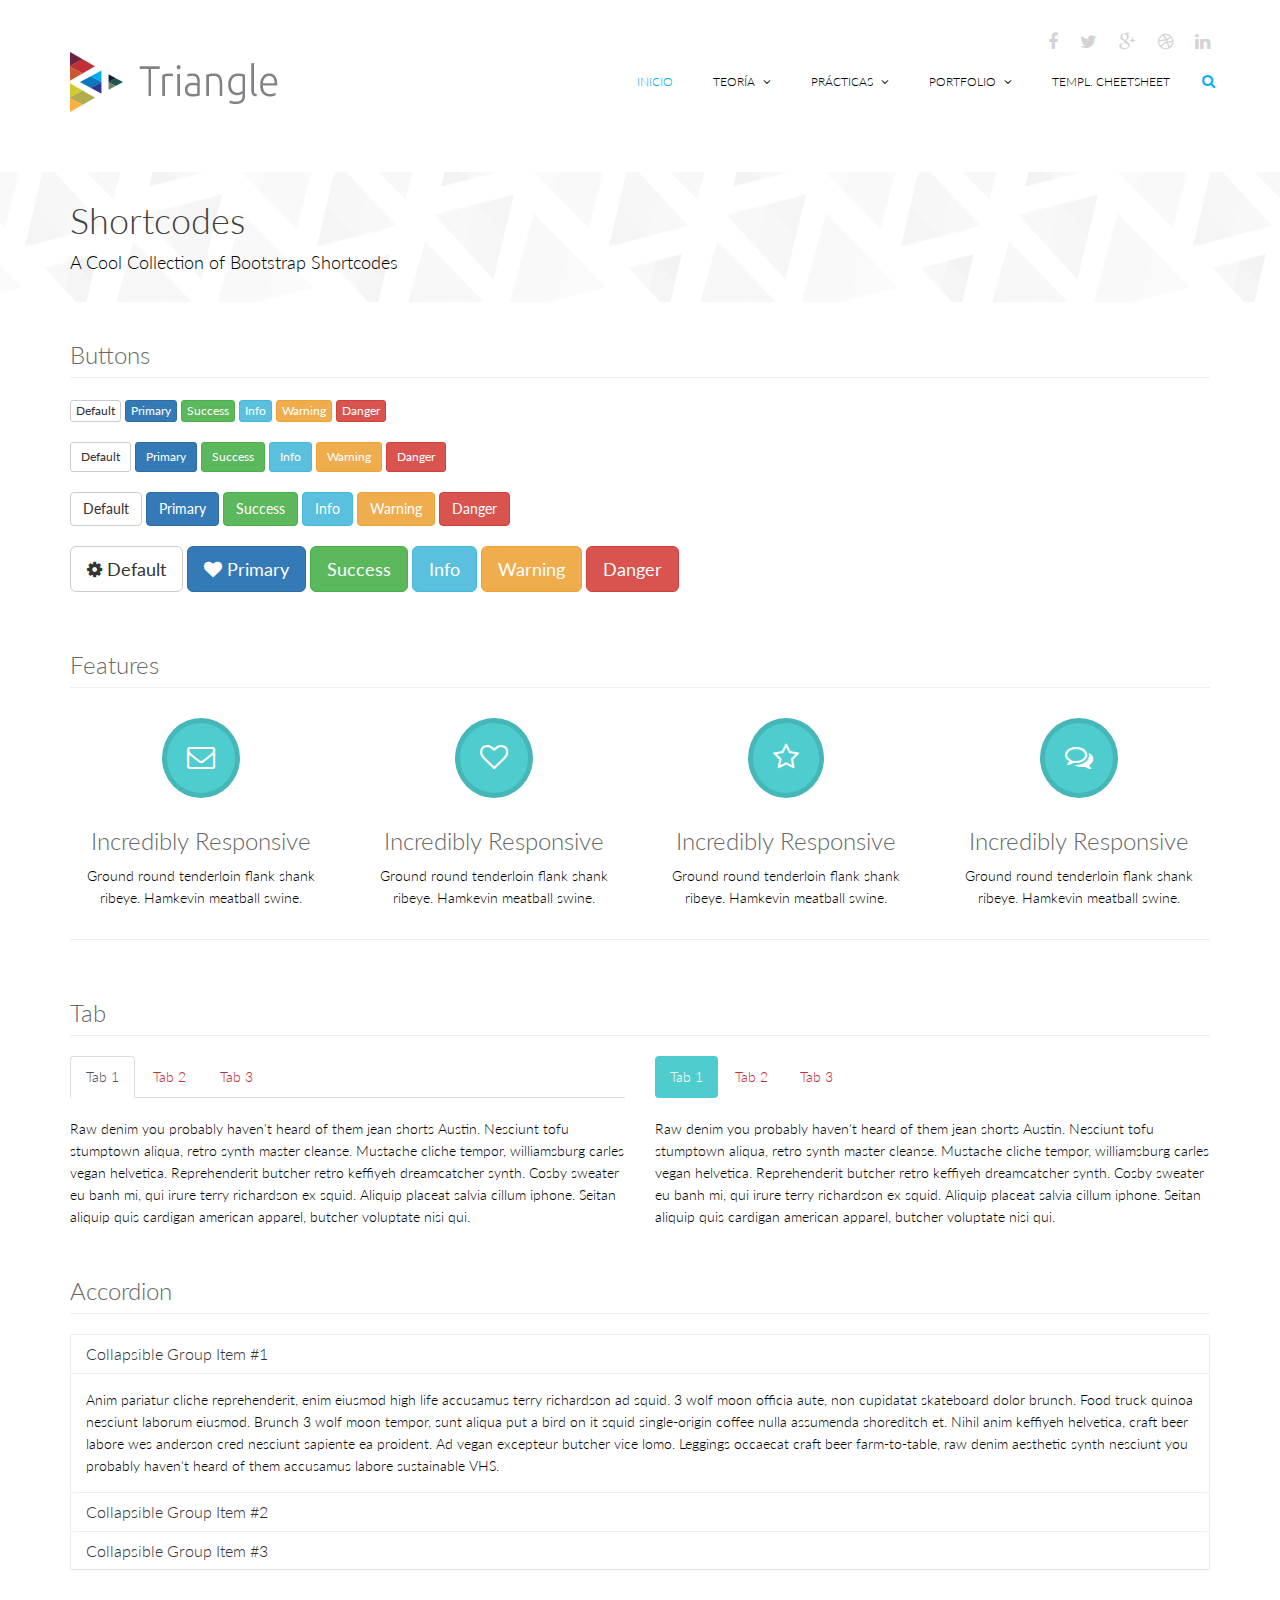
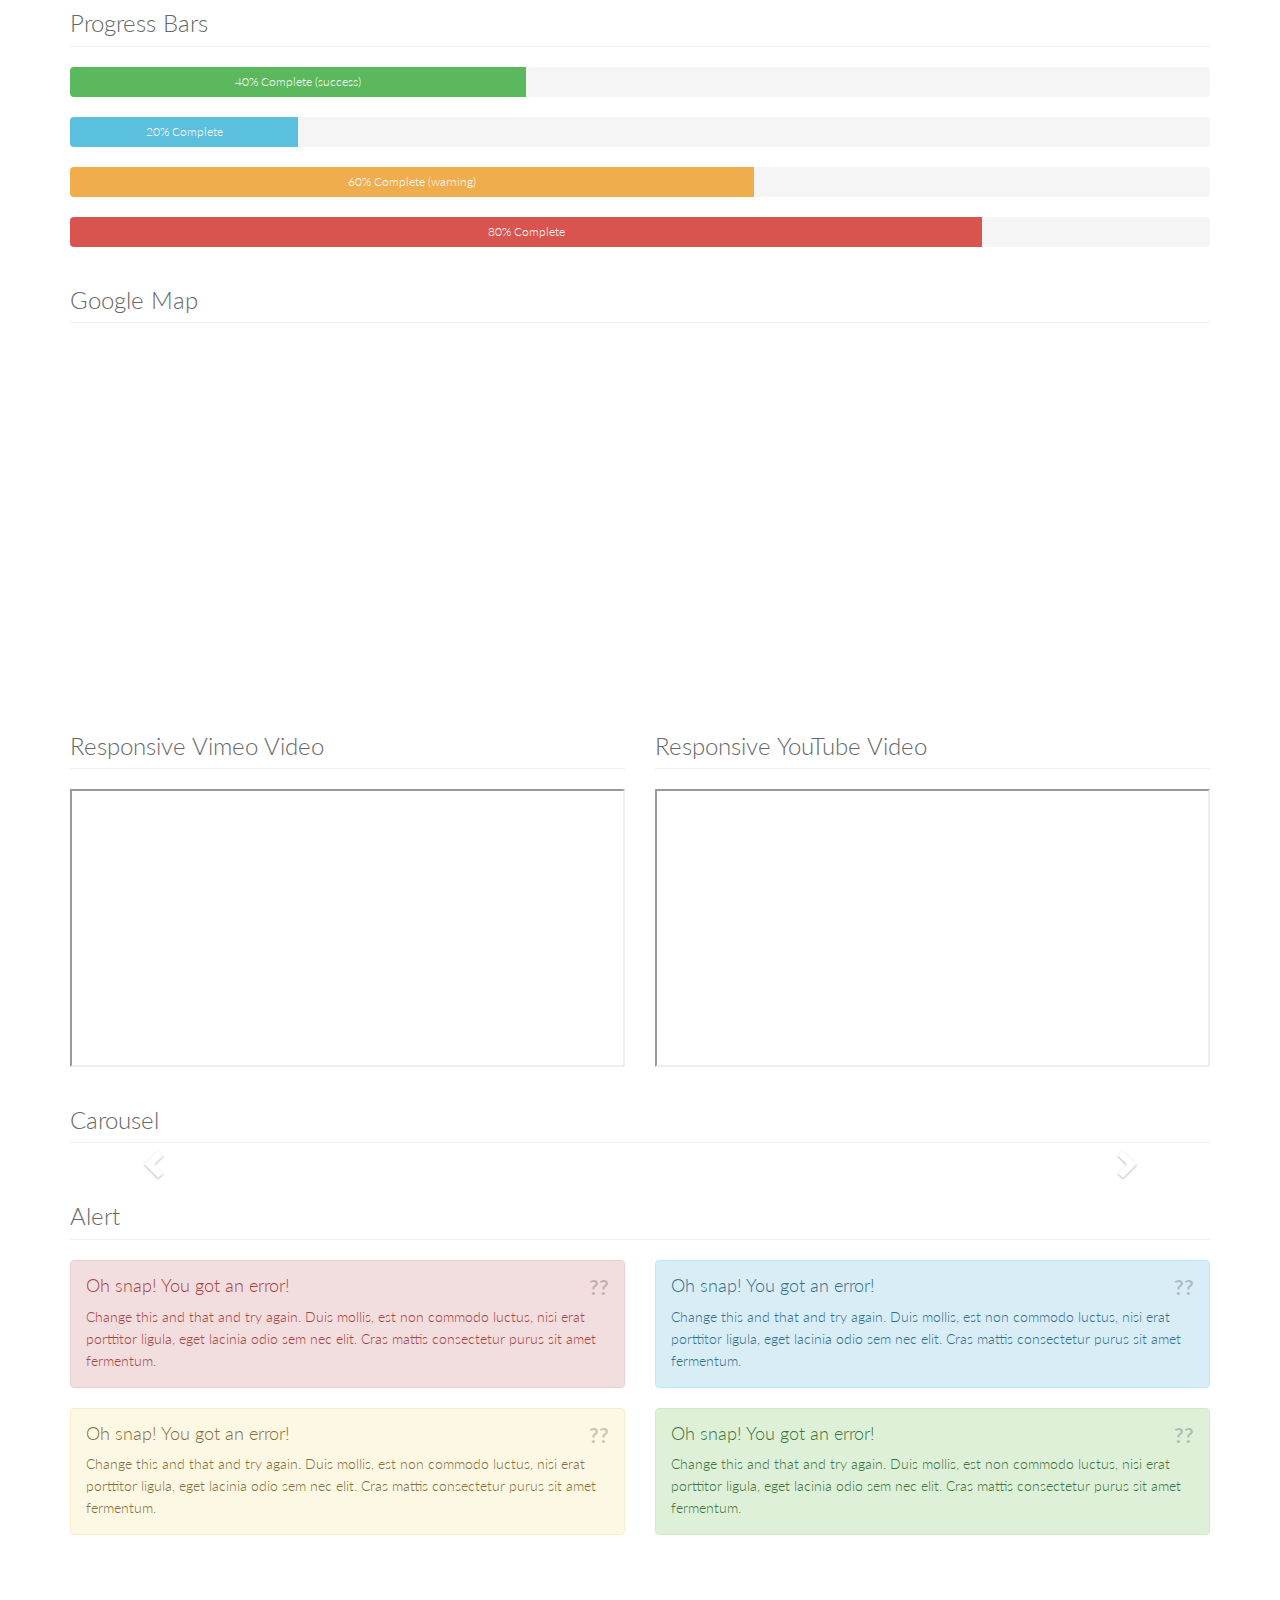
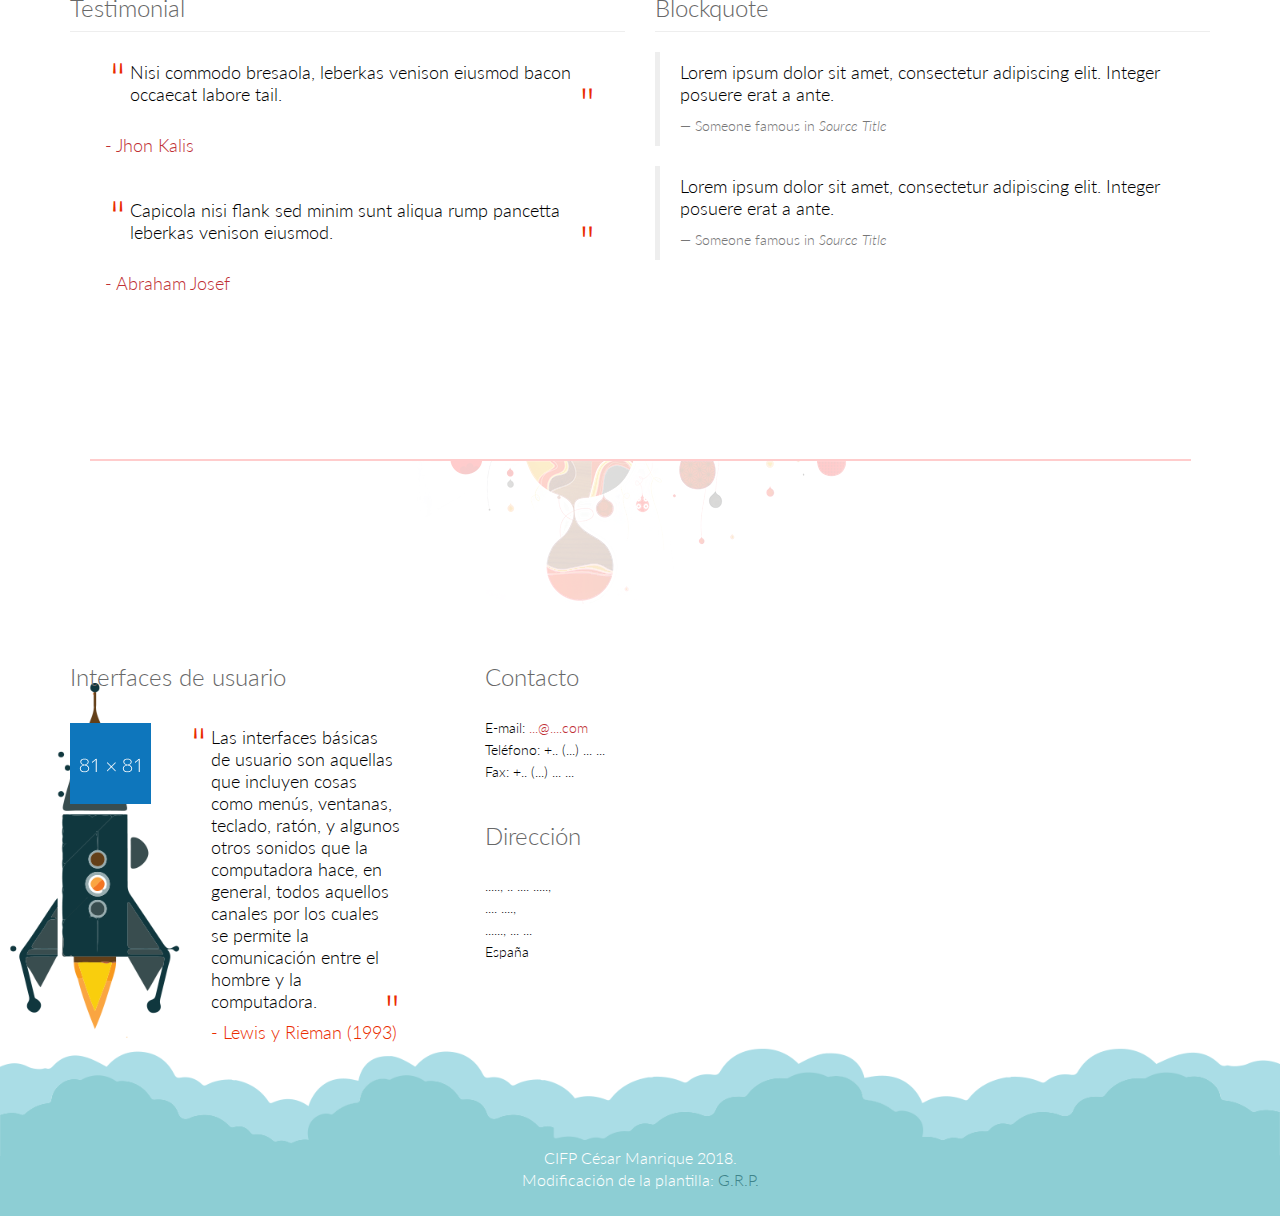
==== pages/cheetsheet.html @ 8ba35bd8 "Add files via upload" ====
<!DOCTYPE html>
<html>
	<!-- ================================================================================================================ -->
	<!-- Cabeza de una estructura de una página web <head> ... </head> ================================================== -->
	<!--    - Configuración base de nuestra página web y el navegador. 
		    - Enlaces a recursos externos, estilos y scripts     -->
	<head>
		<meta charset="utf-8" />
		<meta name="viewport" content="width=device-width, initial-scale=1.0">

		<title>Curriculum Vitae | RAY 2018</title>
		<meta name="description" content="Contenido, teoría y ejercicios de la asignatura RAY - 2018">
		<meta name="author" content="G.R.P.">

		<!-- Enlaces a archivos externos que definen estilos css -->
		<link href="../style/bootstrap.min.css" rel="stylesheet">
		<link href="../style/font-awesome.min.css" rel="stylesheet">
		<link href="../style/animate.min.css" rel="stylesheet"> 
		<link href="../style/lightbox.css" rel="stylesheet"> 
		<link href="../style/main.css" rel="stylesheet">
		<link href="../style/responsive.css" rel="stylesheet">

		<!--[if lt IE 9]>
			<script src="js/html5shiv.js"></script>
			<script src="js/respond.min.js"></script>
		<![endif]-->

		<!-- Enlaces a las imágenes a usar como iconos del navegador -->
		<link rel="shortcut icon" href="../resources/image/ico/favicon.ico">
		<link rel="apple-touch-icon-precomposed" sizes="144x144" href="../resources/image/ico/apple-touch-icon-144-precomposed.png">
		<link rel="apple-touch-icon-precomposed" sizes="114x114" href="../resources/image/ico/apple-touch-icon-114-precomposed.png">
		<link rel="apple-touch-icon-precomposed" sizes="72x72" href="../resources/image/ico/apple-touch-icon-72-precomposed.png">
		<link rel="apple-touch-icon-precomposed" href="../resources/image/ico/apple-touch-icon-57-precomposed.png">

	</head>
	<!-- ================================================================================================================ -->


	<!-- ================================================================================================================ -->
	<!-- Cuerpo de una estructura de una página web <body> ... </body> ================================================== -->
	<!--    - Sección contenedora de todos los elementos renderizables por el navegador. 
		    - Cargas "tardías" de recursos externos -->
	<body>
		<!-- ================================================================================================================ -->
		<!-- - - - - - - - - - - - - - - - - - - - - - - - - - - - - - - - - - - - - - -->
		<header id="header">
			<div class="container">

				<div class="row">
					<div class="col-sm-12 overflow">
						<div class="social-icons pull-right">
							<ul class="nav nav-pills">
								<li><a href=""><i class="fa fa-facebook"></i></a></li>
								<li><a href=""><i class="fa fa-twitter"></i></a></li>
								<li><a href=""><i class="fa fa-google-plus"></i></a></li>
								<li><a href=""><i class="fa fa-dribbble"></i></a></li>
								<li><a href=""><i class="fa fa-linkedin"></i></a></li>
							</ul>
						</div> 
					</div>
				</div>

			</div> <!-- div#ray-title.container -->
			<!-- - - - - - - - - - - - - - - - - - - - - - - - - - - - - - - - - - - - -->
			<div class="navbar navbar-inverse" role="banner">
				<div class="container">

					<div class="navbar-header">
						<!-- Menú tipo botón expandible para la versión móvil -->
						<button type="button" class="navbar-toggle" data-toggle="collapse" data-target=".navbar-collapse">
							<span class="sr-only">Toggle navigation</span>
							<span class="icon-bar"></span>
							<span class="icon-bar"></span>
							<span class="icon-bar"></span>
						</button>
						<!-- Logo y enlace a la página de inicio -->
						<a class="navbar-brand" href="../index.html">
							<h1><img src="../resources/image/logo.png" alt="logo"></h1>
						</a>
					</div>

					<!-- Barra de navegación -->
					<div class="collapse navbar-collapse">
						<ul class="nav navbar-nav navbar-right">
							<li class="active"><a href="../index.html">Inicio</a></li>

							<li class="dropdown"><a href="teoria.html">Teoría <i class="fa fa-angle-down"></i></a>
								<ul role="menu" class="sub-menu">
									<li><a href="tema001.html">Tema 1</a></li>
									<!--
									<li><a href="aboutus.html">About</a></li>
									<li><a href="aboutus2.html">About 2</a></li>
									<li><a href="service.html">Services</a></li>
									<li><a href="pricing.html">Pricing</a></li>
									<li><a href="contact.html">Contact us</a></li>
									<li><a href="contact2.html">Contact us 2</a></li>
									<li><a href="404.html">404 error</a></li>
									<li><a href="coming-soon.html">Coming Soon</a></li>
									-->
								</ul>
							</li>

							<li class="dropdown"><a href="practicas.html">Prácticas <i class="fa fa-angle-down"></i></a>
								<ul role="menu" class="sub-menu">
									<li><a href="ejercicio001.html">Ejercicios 1</a></li>

									<!--
									<li><a href="blog.html">Blog Default</a></li>
									<li><a href="blogtwo.html">Timeline Blog</a></li>
									<li><a href="blogone.html">2 Columns + Right Sidebar</a></li>
									<li><a href="blogthree.html">1 Column + Left Sidebar</a></li>
									<li><a href="blogfour.html">Blog Masonary</a></li>
									<li><a href="blogdetails.html">Blog Details</a></li>
									-->
								</ul>
							</li>

							<li class="dropdown"><a href="portfolio.html">Portfolio <i class="fa fa-angle-down"></i></a>
								<ul role="menu" class="sub-menu">
									<li><a href="galeria.html">Galería</a></li>
									<li><a href="cv.html">Curriculum Vitae</a></li>

									<!--
									<li><a href="portfoliofour.html">Isotope 3 Columns + Right Sidebar</a></li>
									<li><a href="portfolioone.html">3 Columns + Right Sidebar</a></li>
									<li><a href="portfoliotwo.html">3 Columns + Left Sidebar</a></li>
									<li><a href="portfoliothree.html">2 Columns</a></li>
									<li><a href="portfolio-details.html">Portfolio Details</a></li>
									-->
								</ul>
							</li>

							<li><a href="#">Templ. CheetSheet</a></li>
						</ul>
					</div>

					<div class="search">
						<form role="form">
							<i class="fa fa-search"></i>
							<div class="field-toggle">
								<input type="text" class="search-form" autocomplete="off" placeholder="Search">
							</div>
						</form>
					</div>

				</div>

			</div> <!-- div#ray-navbar.navbar.navbar-inverse -->

			<!-- - - - - - - - - - - - - - - - - - - - - - - - - - - - - - - - - - - - -->
		</header>
		<!--/#header - - - - - - - - - - - - - - - - - - - - - - - - - - - - - - - - - -->
		<!-- ================================================================================================================ -->

		<!-- ================================================================================================================ -->
		<section id="page-breadcrumb">
			<div class="vertical-center sun">
				<div class="container">
					<div class="row">
						<div class="action">
							<div class="col-sm-12">
								<h1 class="title">Shortcodes</h1>
								<p>A Cool Collection of Bootstrap Shortcodes</p>
							</div>
						</div>
					</div>
				</div>
			</div>
		</section>
		<!--/#action-->

		<section id="shortcodes">
			<div class="container">
				<div id="buttons-container">
					<h2 class="page-header">Buttons</h2>
					<div class="bs-example">
						<button type="button" class="btn btn-xs btn-default">Default</button>
						<button type="button" class="btn btn-xs btn-primary">Primary</button>
						<button type="button" class="btn btn-xs btn-success">Success</button>
						<button type="button" class="btn btn-xs btn-info">Info</button>
						<button type="button" class="btn btn-xs btn-warning">Warning</button>
						<button type="button" class="btn btn-xs btn-danger">Danger</button>
					</div>
					<div class="bs-example">
						<button type="button" class="btn btn-sm btn-default">Default</button>
						<button type="button" class="btn btn-sm btn-primary">Primary</button>
						<button type="button" class="btn btn-sm btn-success">Success</button>
						<button type="button" class="btn btn-sm btn-info">Info</button>
						<button type="button" class="btn btn-sm btn-warning">Warning</button>
						<button type="button" class="btn btn-sm btn-danger">Danger</button>
					</div>
					<div class="bs-example">
						<button type="button" class="btn btn-default">Default</button>
						<button type="button" class="btn btn-primary">Primary</button>
						<button type="button" class="btn btn-success">Success</button>
						<button type="button" class="btn btn-info">Info</button>
						<button type="button" class="btn btn-warning">Warning</button>
						<button type="button" class="btn btn-danger">Danger</button>
					</div>
					<div class="bs-example">
						<button type="button" class="btn btn-lg btn-default"><i class="fa fa-cog"></i> Default</button>
						<button type="button" class="btn btn-lg btn-primary"><i class="fa fa-heart"></i> Primary</button>
						<button type="button" class="btn btn-lg btn-success">Success</button>
						<button type="button" class="btn btn-lg btn-info">Info</button>
						<button type="button" class="btn btn-lg btn-warning">Warning</button>
						<button type="button" class="btn btn-lg btn-danger">Danger</button>
					</div>
				</div><!--/#buttons-container-->

				<div id="feature-container">
					<div class="row">
						<div class="col-md-12">
							<h2 class="page-header">Features</h2>
						</div>
						<div class="col-sm-3 wow fadeInUp" data-wow-duration="500ms" data-wow-delay="300ms">
							<div class="feature-inner">
								<div class="icon-wrapper">
									<i class="fa fa-2x fa-envelope-o"></i>
								</div>
								<h2>Incredibly Responsive</h2>
								<p>Ground round tenderloin flank shank ribeye. Hamkevin meatball swine.</p>
							</div>
						</div>
						<div class="col-sm-3 wow fadeInUp" data-wow-duration="500ms" data-wow-delay="600ms">
							<div class="feature-inner">
								<div class="icon-wrapper">
									<i class="fa fa-2x fa-heart-o"></i>
								</div>
								<h2>Incredibly Responsive</h2>
								<p>Ground round tenderloin flank shank ribeye. Hamkevin meatball swine.</p>
							</div>
						</div>
						<div class="col-sm-3 wow fadeInUp" data-wow-duration="500ms" data-wow-delay="900ms">
							<div class="feature-inner">
								<div class="icon-wrapper">
									<i class="fa fa-2x fa-star-o"></i>
								</div>
								<h2>Incredibly Responsive</h2>
								<p>Ground round tenderloin flank shank ribeye. Hamkevin meatball swine.</p>
							</div>
						</div>
						<div class="col-sm-3 wow fadeInUp" data-wow-duration="500ms" data-wow-delay="1200ms">
							<div class="feature-inner">
								<div class="icon-wrapper">
									<i class="fa fa-2x fa-comments-o"></i>
								</div>
								<h2>Incredibly Responsive</h2>
								<p>Ground round tenderloin flank shank ribeye. Hamkevin meatball swine.</p>
							</div>
						</div>
					</div>
				</div><!--/#feature-container-->

				<hr>

				<div id="tab-container">
					<div class="row">
						<div class="col-md-12">
							<h2 class="page-header">Tab</h2>
						</div>
						<div class="col-md-6">
							<ul id="tab1" class="nav nav-tabs">
								<li class="active"><a href="#tab1-item1" data-toggle="tab">Tab 1</a></li>
								<li><a href="#tab1-item2" data-toggle="tab">Tab 2</a></li>
								<li><a href="#tab1-item3" data-toggle="tab">Tab 3</a></li>
							</ul>
							<div class="tab-content">
								<div class="tab-pane fade active in" id="tab1-item1">
									<p>Raw denim you probably haven't heard of them jean shorts Austin. Nesciunt tofu stumptown aliqua, retro synth master cleanse. Mustache cliche tempor, williamsburg carles vegan helvetica. Reprehenderit butcher retro keffiyeh dreamcatcher synth. Cosby sweater eu banh mi, qui irure terry richardson ex squid. Aliquip placeat salvia cillum iphone. Seitan aliquip quis cardigan american apparel, butcher voluptate nisi qui.</p>
								</div>
								<div class="tab-pane fade" id="tab1-item2">
									<p>Food truck fixie locavore, accusamus mcsweeney's marfa nulla single-origin coffee squid. Exercitation +1 labore velit, blog sartorial PBR leggings next level wes anderson artisan four loko farm-to-table craft beer twee. Qui photo booth letterpress, commodo enim craft beer mlkshk aliquip jean shorts ullamco ad vinyl cillum PBR. Homo nostrud organic, assumenda labore aesthetic magna delectus mollit. Keytar helvetica VHS salvia yr, vero magna velit sapiente labore stumptown. Vegan fanny pack odio cillum wes anderson 8-bit, sustainable jean shorts beard ut DIY ethical culpa terry richardson biodiesel. Art party scenester stumptown, tumblr butcher vero sint qui sapiente accusamus tattooed echo park.</p>
								</div>
								<div class="tab-pane fade" id="tab1-item3">
									<p>Etsy mixtape wayfarers, ethical wes anderson tofu before they sold out mcsweeney's organic lomo retro fanny pack lo-fi farm-to-table readymade. Messenger bag gentrify pitchfork tattooed craft beer, iphone skateboard locavore carles etsy salvia banksy hoodie helvetica. DIY synth PBR banksy irony. Leggings gentrify squid 8-bit cred pitchfork. Williamsburg banh mi whatever gluten-free, carles pitchfork biodiesel fixie etsy retro mlkshk vice blog. Scenester cred you probably haven't heard of them, vinyl craft beer blog stumptown. Pitchfork sustainable tofu synth chambray yr.</p>
								</div>
							</div>
						</div>

						<div class="col-md-6">
							<ul id="tab2" class="nav nav-pills">
								<li class="active"><a href="#tab2-item1" data-toggle="tab">Tab 1</a></li>
								<li><a href="#tab2-item2" data-toggle="tab">Tab 2</a></li>
								<li><a href="#tab2-item3" data-toggle="tab">Tab 3</a></li>
							</ul>
							<div class="tab-content">
								<div class="tab-pane fade active in" id="tab2-item1">
									<p>Raw denim you probably haven't heard of them jean shorts Austin. Nesciunt tofu stumptown aliqua, retro synth master cleanse. Mustache cliche tempor, williamsburg carles vegan helvetica. Reprehenderit butcher retro keffiyeh dreamcatcher synth. Cosby sweater eu banh mi, qui irure terry richardson ex squid. Aliquip placeat salvia cillum iphone. Seitan aliquip quis cardigan american apparel, butcher voluptate nisi qui.</p>
								</div>
								<div class="tab-pane fade" id="tab2-item2">
									<p>Food truck fixie locavore, accusamus mcsweeney's marfa nulla single-origin coffee squid. Exercitation +1 labore velit, blog sartorial PBR leggings next level wes anderson artisan four loko farm-to-table craft beer twee. Qui photo booth letterpress, commodo enim craft beer mlkshk aliquip jean shorts ullamco ad vinyl cillum PBR. Homo nostrud organic, assumenda labore aesthetic magna delectus mollit. Keytar helvetica VHS salvia yr, vero magna velit sapiente labore stumptown. Vegan fanny pack odio cillum wes anderson 8-bit, sustainable jean shorts beard ut DIY ethical culpa terry richardson biodiesel. Art party scenester stumptown, tumblr butcher vero sint qui sapiente accusamus tattooed echo park.</p>
								</div>
								<div class="tab-pane fade" id="tab2-item3">
									<p>Etsy mixtape wayfarers, ethical wes anderson tofu before they sold out mcsweeney's organic lomo retro fanny pack lo-fi farm-to-table readymade. Messenger bag gentrify pitchfork tattooed craft beer, iphone skateboard locavore carles etsy salvia banksy hoodie helvetica. DIY synth PBR banksy irony. Leggings gentrify squid 8-bit cred pitchfork. Williamsburg banh mi whatever gluten-free, carles pitchfork biodiesel fixie etsy retro mlkshk vice blog. Scenester cred you probably haven't heard of them, vinyl craft beer blog stumptown. Pitchfork sustainable tofu synth chambray yr.</p>
								</div>
							</div>
						</div>
					</div>
				</div><!--/#table-container-->

            <div id="accordion-container">
                <h2 class="page-header">Accordion</h2>
                <div class="panel-group" id="accordion">
                    <div class="panel panel-default">
                        <div class="panel-heading">
                            <h4 class="panel-title">
                                <a data-toggle="collapse" data-parent="#accordion" href="#collapseOne">
                                    Collapsible Group Item #1
                                </a>
                            </h4>
                        </div>
                        <div id="collapseOne" class="panel-collapse collapse in">
                            <div class="panel-body">
                                Anim pariatur cliche reprehenderit, enim eiusmod high life accusamus terry richardson ad squid. 3 wolf moon officia aute, non cupidatat skateboard dolor brunch. Food truck quinoa nesciunt laborum eiusmod. Brunch 3 wolf moon tempor, sunt aliqua put a bird on it squid single-origin coffee nulla assumenda shoreditch et. Nihil anim keffiyeh helvetica, craft beer labore wes anderson cred nesciunt sapiente ea proident. Ad vegan excepteur butcher vice lomo. Leggings occaecat craft beer farm-to-table, raw denim aesthetic synth nesciunt you probably haven't heard of them accusamus labore sustainable VHS.
                            </div>
                        </div>
                    </div>
                    <div class="panel panel-default">
                        <div class="panel-heading">
                            <h4 class="panel-title">
                                <a data-toggle="collapse" data-parent="#accordion" href="#collapseTwo">
                                    Collapsible Group Item #2
                                </a>
                            </h4>
                        </div>
                        <div id="collapseTwo" class="panel-collapse collapse">
                            <div class="panel-body">
                                Anim pariatur cliche reprehenderit, enim eiusmod high life accusamus terry richardson ad squid. 3 wolf moon officia aute, non cupidatat skateboard dolor brunch. Food truck quinoa nesciunt laborum eiusmod. Brunch 3 wolf moon tempor, sunt aliqua put a bird on it squid single-origin coffee nulla assumenda shoreditch et. Nihil anim keffiyeh helvetica, craft beer labore wes anderson cred nesciunt sapiente ea proident. Ad vegan excepteur butcher vice lomo. Leggings occaecat craft beer farm-to-table, raw denim aesthetic synth nesciunt you probably haven't heard of them accusamus labore sustainable VHS.
                            </div>
                        </div>
                    </div>
                    <div class="panel panel-default">
                        <div class="panel-heading">
                            <h4 class="panel-title">
                                <a data-toggle="collapse" data-parent="#accordion" href="#collapseThree">
                                    Collapsible Group Item #3
                                </a>
                            </h4>
                        </div>
                        <div id="collapseThree" class="panel-collapse collapse">
                            <div class="panel-body">
                                Anim pariatur cliche reprehenderit, enim eiusmod high life accusamus terry richardson ad squid. 3 wolf moon officia aute, non cupidatat skateboard dolor brunch. Food truck quinoa nesciunt laborum eiusmod. Brunch 3 wolf moon tempor, sunt aliqua put a bird on it squid single-origin coffee nulla assumenda shoreditch et. Nihil anim keffiyeh helvetica, craft beer labore wes anderson cred nesciunt sapiente ea proident. Ad vegan excepteur butcher vice lomo. Leggings occaecat craft beer farm-to-table, raw denim aesthetic synth nesciunt you probably haven't heard of them accusamus labore sustainable VHS.
                            </div>
                        </div>
                    </div>
                </div><!--/#accordion-->
            </div><!--/#accordion-container-->

            <div id="progressbar-container">
                <h2 class="page-header">Progress Bars</h2>
                <div class="progress">
                    <div class="progress-bar progress-bar-success" role="progressbar" aria-valuenow="40" aria-valuemin="0" aria-valuemax="100" style="width: 40%">
                        40% Complete (success)
                    </div>
                </div>
                <div class="progress">
                    <div class="progress-bar progress-bar-info" role="progressbar" aria-valuenow="20" aria-valuemin="0" aria-valuemax="100" style="width: 20%">
                        20% Complete
                    </div>
                </div>
                <div class="progress">
                    <div class="progress-bar progress-bar-warning" role="progressbar" aria-valuenow="60" aria-valuemin="0" aria-valuemax="100" style="width: 60%">
                        60% Complete (warning)
                    </div>
                </div>
                <div class="progress">
                    <div class="progress-bar progress-bar-danger" role="progressbar" aria-valuenow="80" aria-valuemin="0" aria-valuemax="100" style="width: 80%">
                        80% Complete
                    </div>
                </div>
            </div><!--/#progressbar-container-->

            <div id="map-container">
                <h2 class="page-header">Google Map</h2>
                <div id="gmap"></div>
            </div><!--/#map-container-->

            <div id="video-container">
                <div class="row">
                    <div class="col-md-6">
                        <h2 class="page-header">Responsive Vimeo Video</h2>
                        <iframe src="https://player.vimeo.com/video/95995577"></iframe>
                    </div>
                    <div class="col-md-6">
                        <h2 class="page-header">Responsive YouTube Video</h2>
                        <iframe src="https://www.youtube.com/embed/4x-aHGCD8Pc" ></iframe>
                    </div>
                </div>
            </div><!--/#video-container-->

            <div id="carousel-container">
                <h2 class="page-header">Carousel</h2>
                <div id="carousel-example-generic" class="carousel slide" data-ride="carousel">
                    <ol class="carousel-indicators visible-xs">
                        <li data-target="#carousel-example-generic" data-slide-to="0" class="active"></li>
                        <li data-target="#carousel-example-generic" data-slide-to="1"></li>
                        <li data-target="#carousel-example-generic" data-slide-to="2"></li>
                    </ol>
                    <div class="carousel-inner">
                        <div class="item active">
                            <img src="http://placehold.it/1140x487/green" alt="">
                            <div class="carousel-caption">
                                <h3>First slide label</h3>
                                <p>Praesent commodo cursus magna, vel scelerisque nisl consectetur.</p>
                            </div>
                        </div>
                        <div class="item">
                            <img src="http://placehold.it/1140x487/blue" alt="">
                            <div class="carousel-caption">
                                <h3>Second slide label</h3>
                                <p>Praesent commodo cursus magna, vel scelerisque nisl consectetur.</p>
                            </div>
                        </div>
                        <div class="item">
                            <img src="http://placehold.it/1140x487/red" alt="">
                            <div class="carousel-caption">
                                <h3>Third slide label</h3>
                                <p>Praesent commodo cursus magna, vel scelerisque nisl consectetur.</p>
                            </div>
                        </div>
                    </div>
                    <a class="left carousel-control hidden-xs" href="#carousel-example-generic" data-slide="prev">
                        <span class="glyphicon glyphicon-chevron-left"></span>
                    </a>
                    <a class="right carousel-control hidden-xs" href="#carousel-example-generic" data-slide="next">
                        <span class="glyphicon glyphicon-chevron-right"></span>
                    </a>
                </div><!--/#carousel-example-generic-->
            </div><!--/#carousel-container-->

            <div id="alert-container">
                <div class="row">
                    <div class="col-md-12">
                        <h2 class="page-header">Alert</h2>
                    </div>
                    <div class="col-md-6">
                        <div class="alert alert-danger fade in">
                            <button type="button" class="close" data-dismiss="alert" aria-hidden="true">??</button>
                            <h4>Oh snap! You got an error!</h4>
                            <p>Change this and that and try again. Duis mollis, est non commodo luctus, nisi erat porttitor ligula, eget lacinia odio sem nec elit. Cras mattis consectetur purus sit amet fermentum.</p>
                        </div>
                        <div class="alert alert-warning fade in">
                            <button type="button" class="close" data-dismiss="alert" aria-hidden="true">??</button>
                            <h4>Oh snap! You got an error!</h4>
                            <p>Change this and that and try again. Duis mollis, est non commodo luctus, nisi erat porttitor ligula, eget lacinia odio sem nec elit. Cras mattis consectetur purus sit amet fermentum.</p>
                        </div>
                    </div>

                    <div class="col-md-6">
                        <div class="alert alert-info fade in">
                            <button type="button" class="close" data-dismiss="alert" aria-hidden="true">??</button>
                            <h4>Oh snap! You got an error!</h4>
                            <p>Change this and that and try again. Duis mollis, est non commodo luctus, nisi erat porttitor ligula, eget lacinia odio sem nec elit. Cras mattis consectetur purus sit amet fermentum.</p>
                        </div>
                        <div class="alert alert-success fade in">
                            <button type="button" class="close" data-dismiss="alert" aria-hidden="true">??</button>
                            <h4>Oh snap! You got an error!</h4>
                            <p>Change this and that and try again. Duis mollis, est non commodo luctus, nisi erat porttitor ligula, eget lacinia odio sem nec elit. Cras mattis consectetur purus sit amet fermentum.</p>
                        </div>
                    </div>
                </div>
            </div><!--/#alert-container-->

            <div id="testimonial-container">
                <div class="row">
                    <div class="col-md-6">
                        <h2 class="page-header">Testimonial</h2>
                        <div class="testimonial">
                            <div class="media">
                                <div class="pull-left">
                                    <a href="#"><img src="images/home/profile1.png" alt=""></a>
                                </div>
                                <div class="media-body">
                                    <blockquote>Nisi commodo bresaola, leberkas venison eiusmod bacon occaecat labore tail.</blockquote>
                                    <h3><a href="#">- Jhon Kalis</a></h3>
                                </div>
                            </div>
                            <div class="media">
                                <div class="pull-left">
                                    <a href="#"><img src="images/home/profile2.png" alt=""></a>
                                </div>
                                <div class="media-body">
                                    <blockquote>Capicola nisi flank sed minim sunt aliqua rump pancetta leberkas venison eiusmod.</blockquote>
                                    <h3><a href="">- Abraham Josef</a></h3>
                                </div>
                            </div>   
                        </div>
                    </div>

                    <div class="col-md-6">
                        <h2 class="page-header">Blockquote</h2>
                        <blockquote>
                            <p>Lorem ipsum dolor sit amet, consectetur adipiscing elit. Integer posuere erat a ante.</p>
                            <footer>Someone famous in <cite title="Source Title">Source Title</cite></footer>
                        </blockquote>
                        <blockquote>
                            <p>Lorem ipsum dolor sit amet, consectetur adipiscing elit. Integer posuere erat a ante.</p>
                            <footer>Someone famous in <cite title="Source Title">Source Title</cite></footer>
                        </blockquote>
                    </div>
                </div>
            </div><!--/#testimonial-container-->

            <div class="padding"></div>

        </div>
    </section>           
		<!-- ================================================================================================================ -->

		<!-- ================================================================================================================ -->
		<footer id="footer">
			<div class="container">
				<div class="row">
					<div class="col-sm-12 text-center bottom-separator">
						<img src="../resources/image/home/under.png" class="img-responsive inline" alt="">
					</div>
					
					<div class="col-md-4 col-sm-6">
						<div class="testimonial bottom">
							<h2>Interfaces de usuario</h2>
							<div class="media">
								<div class="pull-left">
									<a href="#"><img src="../resources/image/home/profile1.png" alt=""></a>
								</div>
								<div class="media-body">
									<blockquote>Las interfaces básicas de usuario son aquellas que incluyen cosas como menús, ventanas, teclado, ratón, y algunos otros sonidos que la computadora hace, en general, todos aquellos canales por los cuales se permite la comunicación entre el hombre y la computadora.</blockquote>
									<h3><a target="_blank" href="http://hcibib.org/tcuid/">- Lewis y Rieman (1993)</a></h3>
								</div>
							</div>
							<!--
							<div class="media">
								<div class="pull-left">
									<a href="#"><img src="resources/image/home/profile2.png" alt=""></a>
								</div>
								<div class="media-body">
									<blockquote>Capicola nisi flank sed minim sunt aliqua rump pancetta leberkas venison eiusmod.</blockquote>
									<h3><a href="">- Abraham Josef</a></h3>
								</div>
							</div> 
							-->
						</div> 
					</div>
					<div class="col-md-3 col-sm-6">
						<div class="contact-info bottom">
							<h2>Contacto</h2>
							<address>
							E-mail: <a href="mailto:someone@example.com">...@....com</a> <br> 
							Teléfono: +.. (...) ... ... <br> 
							Fax: +.. (...) ... ... <br> 
							</address>

							<h2>Dirección</h2>
							<address>
							....., .. .... ....., <br> 
							.... ...., <br> 
							......, ... ... <br> 
							España <br> 
							</address>
						</div>
					</div>

					<!--
					<div class="col-md-4 col-sm-12">
						<div class="contact-form bottom">
							<h2>Send a message</h2>
							<form id="main-contact-form" name="contact-form" method="post" action="sendemail.php">
								<div class="form-group">
									<input type="text" name="name" class="form-control" required="required" placeholder="Name">
								</div>
								<div class="form-group">
									<input type="email" name="email" class="form-control" required="required" placeholder="Email Id">
								</div>
								<div class="form-group">
									<textarea name="message" id="message" required="required" class="form-control" rows="8" placeholder="Your text here"></textarea>
								</div>
								<div class="form-group">
									<input type="submit" name="submit" class="btn btn-submit" value="Submit">
								</div>
							</form>
						</div>
					</div>
					-->

					<div class="col-sm-12">
						<div class="copyright-text text-center">
							<p>CIFP César Manrique 2018.</p>
							<p>Modificación de la plantilla: <a target="_blank" href="">G.R.P.</a></p>
						</div>
					</div>
				</div>
			</div>
		</footer>
		<!--/#footer-->
		<!-- ================================================================================================================ -->

		<!-- ================================================================================================================ -->
		<!-- Carga "tardía" de librerías de scripts externos -->
		<script type="text/javascript" src="../script/jquery.js"></script>
		<script type="text/javascript" src="../script/bootstrap.min.js"></script>
		<script type="text/javascript" src="http://maps.google.com/maps/api/js?sensor=true"></script>
		<script type="text/javascript" src="../script/gmaps.js"></script>
		<script type="text/javascript" src="../script/jquery.fitvids.js"></script>
		<script type="text/javascript" src="../script/holder.js"></script>
		<script type="text/javascript" src="../script/lightbox.min.js"></script>
		<script type="text/javascript" src="../script/wow.min.js"></script>
		<script type="text/javascript" src="../script/main.js"></script>
		<!-- ================================================================================================================ -->
	</body>
	<!-- ================================================================================================================ -->
</html>
---- style/main.css ----
/*
  Theme Name: Triangle
  Theme Uri: http://designscrazed.org/
  Author: Allie
  Author Uri: http://designscrazed.org/
  Description: Creative Site Template
  Version: 1.1
  */

  @import url(http://fonts.googleapis.com/css?family=Lato:100,300,400,700);
  @import url(http://fonts.googleapis.com/css?family=Open+Sans:300italic,400italic,600italic,700italic,400,300,600,700);
  @import url(http://fonts.googleapis.com/css?family=Noto+Sans:400,700);

  body {
    background: #fff;
    font-family: 'Lato', sans-serif;
    font-weight: 300;
    font-size: 14px;
    line-height: 22px;
    color: #000;
  }

  html {
    height: 100%;
  }


  a{
    color:#C03035;
  }

  a:hover {
    outline: none;
    text-decoration:none;
    color:#4fcccd;
  }

  a:focus {
    outline:none;
    outline-offset: 0;
  }

  a {
    -webkit-transition: 300ms;
    -moz-transition: 300ms;
    -o-transition: 300ms;
    transition: 300ms;
  }


  ul {
    list-style: none;
  }

  h1, h2, h3, h4, h5, h6 {
    font-family: 'Lato', sans-serif;
    font-weight: 300;
  }

  h1{
    color: #686868;
  }

  h2{
    font-size: 24px;
    color: #686868;
  }

  h3{
    font-size: 18px;
  }

  .overflow{
    overflow: hidden;
  }

  .uppercase{
    text-transform: uppercase;
  }

  .btn-common {
    font-size: 14px;
    color: #0099ae;
    border: 1px solid #0099ae;
    font-family: 'Open Sans', sans-serif;
    font-weight: 300;
    padding: 10px 25px;
  }

  #action .col-sm-5{
    position: absolute;

    top: 0;
    height: 100%;
    right: 0;
  }


  .btn-common:hover, 
  .btn-common:focus{
    outline: none;
    background: none;
    box-shadow: none;
    color: #01707f;
    border-color:#01707f;
  }

  .align-right{
    text-align: right;
  }

  .inline{
    display: inline-block;
  }

  .padding{
    padding: 65px 0;
  }

  .padding-bottom{
    padding-bottom: 65px;
  }

  .padding-top{
    padding-top: 90px;
  }

  .padding-right{
    padding-right: 80px;
  }

  .padding-left{
    padding-left: 80px;
  }

  .margin-bottom{
    margin-bottom: 35px;
  }

     .carousel-indicators.visible-xs {
      height: 20px;
      margin: 0;
      padding: 0;
      position: absolute;
      top: -35px;
      width: 100%;
      left: 0;
    }

  .carousel-indicators.visible-xs li {
    border-color: #D29948;
    border-width: 2px;
    height: 12px;
    margin: 0 5px 0 0;
    width: 12px;
  }

  .carousel-indicators.visible-xs li.active {
    background: rgba(210, 153, 72, 0.7);
  }


/*************************
*******Header******
**************************/


#header{
  margin-bottom: 0;
  padding: 30px 0 60px 0;
}

#header .navbar-inverse .container{
  position: relative;
}

.search{
  position: absolute;
  top: 20px;
  right: 0;
  z-index: 1;
}

.search i{
  color: #00aeef;
  cursor: pointer;
  position: absolute;
  right: 10px;
  top: 2px;
}

.field-toggle{
  position: relative;
  top: 30px;
  right: 15px;
  display: none;
  height: 50px;
}

.search-form{
  padding-left: 10px;
  height: 40px;
  font-size: 18px;
  color: #818285;
  font-weight: 300;
  outline: none;
  border: 1px solid #00aeef;
  margin-top: 20px;
  border-radius: 4px;
}

.social-icons ul li{
  padding: 0 10px;

}

.social-icons ul li:last-child{
  padding-right: 0;

}

.social-icons ul li a{
  font-size: 18px;
  color: #d3d3d3;
  padding: 0;
}

.social-icons ul li a:hover .fa-facebook {
  color:#0884d5;
}

.social-icons ul li a:hover .fa-twitter {
  color:#2AA7DC;
}

.social-icons ul li a:hover .fa-google-plus {
  color:#A22523;
}

.social-icons ul li a:hover .fa-dribbble {
  color:#E94989;
}

.social-icons ul li a:hover .fa-linkedin {
  color:#006DC0;
}

.social-icons ul li a:hover,
.social-icons ul li a:focus{  
  background: none;
}

#header .navbar {
  background: #fff;
  border: 0;
  margin-bottom: 0;
}

#header .navbar-toggle{
  margin-top: 20px;
}

#header .navbar-brand{
  padding: 0;
  margin-left: 0;
}

#header .navbar-brand h1{
  padding: 0;
  margin: 0;
}

#header .navbar-nav.navbar-right >li:last-child{
  margin-right: 20px;
}

#header .navbar-nav.navbar-right >li a {
  color: #000;
  font-size: 12px;
  padding: 20px;
  text-transform: uppercase;
  font-weight: 300;
}


#header .navbar-inverse .navbar-nav  li.active > a,  
#header .navbar-inverse .navbar-nav  li.active > a:focus, 
#header .navbar-nav.navbar-right li > a:hover,
.navbar-inverse .navbar-nav > .open > a {
  background-color: inherit;
  border: 0;
  color: #00aeef;
}

#header .navbar-inverse .navbar-nav  li a:hover{
  color: #00aeef;
}


/*  Dropdown menu*/

ul.sub-menu {
  display: none;
  list-style: none;
  padding: 0;
  margin: 0;
}

#header .navbar-nav li ul.sub-menu li a{
  color: #818285;
  padding: 5px 0;
  font-size: 13px;
  display: block;
  text-transform: capitalize;
}

#header .navbar-nav li ul.sub-menu li .active{
  background: #00aeef;
  color: #fff;
  position: relative;
}

#header .navbar-nav li ul.sub-menu li .active i{
  position: absolute;
  font-size: 56px;
  top: -13px;
  color: #0884d5;
}

#header .navbar-nav li ul.sub-menu li .active .fa-angle-right{
  left: -3px;
}

#header .navbar-nav li ul.sub-menu li .active .fa-angle-left{
  right: -3px;
}

#header .navbar-nav li ul.sub-menu li a:hover,
#header .navbar-nav li ul.sub-menu li a:focus{
  background: #00aeef;
  color: #fff;
}

.fa-angle-down{
  padding-left: 5px; 
}

.scaleIn {
  -webkit-animation-name: scaleIn;
  animation-name: scaleIn;
}

@-webkit-keyframes scaleIn {
  0% {
    opacity: 0;
    -webkit-transform: scale(0);
    transform: scale(0);
  }

  100% {
    opacity: 1;
    -webkit-transform: scale(1);
    transform: scale(1);
  }
}

@keyframes scaleIn {
  0% {
    opacity: 0;
    -webkit-transform: scale(0);
    -ms-transform: scale(0);
    transform: scale(0);
  }

  100% {
    opacity: 1;
    -webkit-transform: scale(1);
    -ms-transform: scale(1);
    transform: scale(1);
  }
}


/*************************
*******Footer******
**************************/

#footer {
  padding-bottom: 10px;
  background-image: url(../resources/image/home/footer.png);
  background-repeat: repeat-x;
  background-position: bottom;
  background-size: contain;
}

#footer h1{
  margin-bottom: 65px;
  margin-top: 36px;
}

#footer .bottom-separator {
  margin-bottom: 60px;
}

#message {
  height: 110px;
  resize: none;
}

.bottom > h2 {
  margin-top: 0;
  margin-bottom: 26px;
}

.bottom .media-body h3 {
  margin-top: 0;
  padding-left: 25px;
}

.bottom .media-body h3 a{
  color: #ea2c00;
}

.testimonial .media{
  margin-top: 0;
  margin-bottom: 25px;
}

.testimonial .media>.pull-left{
  margin-right: 25px;
}

.testimonial .media>.pull-left img{
  margin-top: 6px;
}

.testimonial .media .media-body blockquote{
  padding-left: 25px;
  padding-right: 30px;
  position: relative;
  border-left: 0;
  margin-bottom: 0;
}

.testimonial .media .media-body blockquote:before{
  position: absolute;
  left: 5px;
  top: 8px;
  content: '"';
  font-size: 40px;
  color: #ea2c00;
  font-family: 'Noto Sans', sans-serif;
  transform:rotate(180deg);
  -ms-transform:rotate(180deg); /* IE 9 */
  -webkit-transform: rotate(180deg); /* Opera, Chrome, and Safari */
  line-height: 0;
}

.testimonial .media .media-body blockquote:after{
  position: absolute;
  right: 30px;
  bottom: 14px;
  content: '"';
  font-size: 40px;
  color: #ea2c00;
  font-family: 'Noto Sans', sans-serif;
  line-height: 0;
}

.contact-info.bottom {
  padding-left: 25px;
}

.bottom > address {
  line-height: 22px;
  margin-bottom: 40px;
}

.form-control {
  border: 1px solid #eaeaea;
  font-weight: 300;
  outline: none;
  box-shadow: none;
  height: 40px;
}

.form-control:hover, 
.form-control:focus{
  border-color: #4fcccd;
  outline: none;
  box-shadow: none;
}

.btn-submit {
  width: 100%;
  background-color: #4fcccd;
  color: #fff;
  font-size: 14px;
  font-weight: 300;
  letter-spacing: 5px;
  text-transform: uppercase;
  border-radius: 3px;
  margin-top: 5px;
  border-bottom: 3px solid #2f9697;
  box-shadow: none;
  padding: 10px;
}

.btn-submit:hover, 
.btn-submit:focus{
  color: #fff;
  outline: none;
  box-shadow: none;
  opacity: .8;
}

.copyright-text{
  margin-top: 70px;
  color: #fff;
  font-size: 16px;  
  padding-bottom: 15px;
}

.copyright-text a {
  color: #3e848a
}

.copyright-text p {
  margin-bottom: 0;
}

/*************************
*******Home Page******
**************************/
#home-slider {
  background: url(../resources/image/home/slider-bg.png) 0 100% repeat-x;
  position: relative;
}

#home-slider .main-slider {
  position: relative;
  height: 450px;
}

#home-slider .slide-text{
  position: absolute;
  top: 50px;
  left: 0;
  width: 450px;
}

.animate-in .slide-text {
  -webkit-animation: fadeInLeftBig 700ms cubic-bezier(0.190,1.000,0.220,1.000) 200ms both;
  animation: fadeInLeftBig 700ms cubic-bezier(0.190,1.000,0.220,1.000) 200ms both;
}

#home-slider .slider-hill {
  position: absolute;
  right: 0;
  bottom: 0;
}

.animate-in .slider-hill {
  -webkit-animation: bounceInDown 1000ms ease-in-out 200ms both;
  animation: bounceInDown 1000ms ease-in-out 200ms both;
}

#home-slider .slider-house {
  position: absolute;
  right: 110px;
  bottom: -30px;
}

.animate-in .slider-house {
  -webkit-animation: bounceInDown 500ms ease-in-out 800ms both;
  animation: bounceInDown 500ms ease-in-out 800ms both;
}

#home-slider .slider-sun {
  position: absolute;
  right: 365px;
  bottom: 100px;
}

.animate-in .slider-sun {
  -webkit-animation: scaleIn 500ms ease-in-out 1200ms both;
  animation: scaleIn 500ms ease-in-out 1200ms both;
}

#home-slider .slider-birds1 {
  position: absolute;
  right: 470px;
  bottom: 75px;
}

.animate-in .slider-birds1 {
  -webkit-animation: fadeInLeft 500ms ease-in-out 1200ms both;
  animation: fadeInLeft 500ms ease-in-out 1200ms both;
}

#home-slider .slider-birds2 {
  position: absolute;
  right: 40px;
  bottom: 150px;
}

.animate-in .slider-birds2 {
  -webkit-animation: fadeInRight 500ms ease-in-out 1200ms both;
  animation: fadeInRight 500ms ease-in-out 1200ms both;
}


#home-slider h1{
  margin-top: 100px;
  margin-bottom: 25px;
}

#home-slider .btn-common {
  margin-top: 20px;
}

#home-slider .preloader {
  position: absolute;
  left: 0;
  top: 0;
  bottom: -30px;
  right: 0;
  background: #fafafa;
  text-align: center;
}

#home-slider .preloader > i {
  font-size: 48px;
  height: 48px;
  line-height: 48px;
  color: #00aeef;
  position: absolute;
  left: 50%;
  margin-left: -24px;
  top: 50%;
  margin-top: -24px;
}

#action {
  background-image: url(../resources/image/home/tour-bg.png);
  background-color: #fbfafa;
  background-repeat: repeat-x;
  height: 157px;
  background-position: center;
  display: table;
  position: static;
  width: 100%;
}

.vertical-center{
  display: table-cell;
  vertical-align: middle;
  width: 100%;
  position: statice;
}


.single-service{
  overflow: hidden;
  display: block;
}

.single-service img {
  margin-bottom: 35px;
}

.single-service .fold {
  margin-bottom: 35px;
}

.single-service h2 {
  margin-top: 0;
  margin-bottom: 15px;
}

.single-service p {
  padding: 0 48px;
}

.action h1{
  margin-top: 0;
}

.action p{
  font-size: 18px;
  margin-bottom: 0;
  font-weight: 300;
}

.action .btn-common{
  margin-top: 55px;
  float: left;
}

.title {
  color: #404040;
  font-weight: 300;
}

.single-features {
  overflow: hidden;
  padding-top: 65px;
  padding-bottom: 40px;
}

.single-features .col-sm-6 {
  margin-top: 50px;
}

.single-features:last-child {
  padding-bottom: 95px;
  padding-top: 0;
}

.single-features h2{
  margin-bottom: 15px;
}

#clients{
  padding-bottom: 45px;
}

.clients {
  margin-bottom: 45px;
}

.clients img {
  display: inline-block;
}

.clients-logo {
  overflow: hidden;
  margin-bottom: 10px;
}



/*************************
*******About Us Page******
**************************/

#action , 
#page-breadcrumb{
  position: relative;
}

#page-breadcrumb {
  background-image: url(../resources/image/home/tour-bg.png);
  background-color: #fbfafa;
  background-repeat: repeat-x;
  height: 130px;
  background-position: center;
  display: table;
  position: static;
  width: 100%;
}

#team {
  padding: 85px 0;
}

#team-carousel {
  margin-top: 80px;
}

#company-information .padding-top{
  padding-top: 172px;
  
}

.single-service img {
  height: 85px;
}

.tour-button {
  background-image: url(../resources/image/home/tour-icon2.png);
  height: 100%;
  background-repeat: no-repeat;
  position: absolute;
  width: 100%;
  left: 0;
  background-position: 151px 4px;
}

.about-image {
  padding:90px 90px 0;
}

.team-single {
  position: relative;
}

.person-thumb {
  position: relative;
}

.person-thumb img {
}


.social-profile {
  background: none repeat scroll 0 0 rgba(137, 97, 46, 0.8);
  display: none;
  position: absolute;
  text-align: center;
  top: 0;
    -webkit-transition: all 0.9s ease;
  -moz-transition: all 0.9s ease;
  -ms-transition: all 0.9s ease;
  -o-transition: all 0.9s ease;
  transition: all 0.9s ease;transition: all 0.9s ease 0s;
  width: 100%;
  height: 100%;
}

.team-single:hover .social-profile{
  background:rgba(112, 35, 64, 0.9);
  display: block;
  -webkit-animation: fadeInUp 400ms;
  animation: fadeInUp 400ms;
  -webkit-transition: all 0.9s ease;
  -moz-transition: all 0.9s ease;
  -ms-transition: all 0.9s ease;
  -o-transition: all 0.9s ease;
  transition: all 0.9s ease;
}

.social-profile .nav-pills {
  display: inline-block;
  margin-top: -26px;
  padding: 0;
  position: relative;
  top: 50%;
}

.social-profile .nav-pills li {
  display: inline-block;
  margin: 0 5px;
}

.social-profile .nav-pills li a {
  color: #fff;
  border: 1px solid #fff;
  width: 40px;
  height: 40px;
  line-height: 40px;
  text-align: center;
  padding: 0;
  border-radius: 40px;
  -webkit-transition: all 0.9s ease;
  transition: all 0.9s ease;
}

.social-profile .nav-pills li a:hover {
  color: #702340;
  border-color: #702340;
}

.person-info h2 {
  font-weight: 300;
  margin-bottom: 5px;
}

.person-info h3 {
  font-size: 16px;
  color: #686868;
  font-weight: 300;
  margin-top: 0;
  margin-bottom: 0;
}

.team-carousel-control {
  position: absolute;
  top: 36%;
  width: 13px;
  height: 16px;
  text-indent: -9999999px;
  -webkit-transition: all 0.9s ease;
  -moz-transition: all 0.9s ease;
  -ms-transition: all 0.9s ease;
  -o-transition: all 0.9s ease;
  transition: all 0.9s ease;
}

.right.team-carousel-control {
  right: -50px;
  background-image: url(../images/aboutus/right.png);
}

.left.team-carousel-control {
  left: -50px;
  background-image: url(../images/aboutus/left.png);
}

.team-carousel-control:hover{
  background-position: 0 -18px;
  -webkit-transition: all 0.5s ease;
  -moz-transition: all 0.5s ease;
  -ms-transition: all 0.5s ease;  
  -o-transition: all 0.5s ease;
  transition: all 0.5s ease;
}

.count h1{
  font-size: 60px;
  color: #00aeef;
}

.count h3{
  font-size: 16px;
}

.progress .progress-bar.six-sec-ease-in-out {
  -webkit-transition: width 1s ease-in-out;
  -moz-transition: width 1s ease-in-out;
  -ms-transition: width 1s ease-in-out;
  -o-transition: width 1s ease-in-out;
  transition:  width 1s ease-in-out;
}

.top-zero{
  margin-top: 0;
}

h3.top-zero{
  font-size: 20px;
}

#company-information .about-us h2{
  margin-bottom: 45px;
}

.single-skill h3{
  font-size: 16px;
}

.progress{
  height: 30px;
  box-shadow: none;
  -webkit-box-shadow: none;
}

.progress-bar{
  line-height: 30px;
  box-shadow: none;
  -webkit-box-shadow: none;
}

.progress-bar.progress-bar-primary{
  background: #00aeef;
}



/*************************
*******Service Page******
**************************/
#recent-projects{
  padding: 85px 0;
}

.recent-projects .team-single{
  height: 355px;
}

.recent-projects p.padding-bottom{
  padding-bottom: 50px;
}

.choose{
  padding-top: 30px;
}

#company-information.choose .padding-top{
  padding-top: 50px;
}

#company-information h2{
  margin-bottom: 25px;
  margin-top: 0;
}

ul.elements{
  list-style: none;
  margin: 0;
  padding: 0;
}

ul.elements li{
  margin: 6px 0;
}

ul.elements li > i{
  color:#C03035;
  display: inline-block;
  margin-right: 10px;
}

#company-information h1.margin-bottom{
  margin-bottom: 26px;
}

/*************************
*******Portfolio Default**
**************************/

.portfolio-single {
  position: relative;
}

.portfolio-thumb {
  position: relative;
}

.portfolio-thumb img {
  width: 100%;
}


.portfolio-single:hover .portfolio-view{
  display: block;
  -webkit-animation: fadeInUp 400ms;
  animation: fadeInUp 400ms;
}

#portfolio .row{
  margin-left: -10px;
  margin-right: -10px;
}

.portfolio-view {
  display: none;
  position: absolute;
  top: 0;
  height: 100%;
  background:rgba(112, 35, 64, 0.9);
  width: 100%;
  text-align: center;
}

.portfolio-view .nav-pills {
  padding: 0;
  display: inline-block;
  margin-top: -26px;
  top: 50%;
  position: relative;
}

.portfolio-view .nav-pills li {
  display: inline-block;
  margin: 0 5px;
}

.portfolio-view .nav-pills li a {
  color: #fff;
  border: 1px solid #fff;
  width: 40px;
  height: 40px;
  line-height: 38px;
  text-align: center;
  padding: 0;
  border-radius: 40px;
  -webkit-animation: scaleIn 400ms linear 100ms both;
  animation: scaleIn 400ms linear 100ms both;
  -webkit-transition: all 0.9s ease;
  transition: all 0.9s ease;
}

.portfolio-view .nav-pills li a:hover {
  color: #702340;
  border-color: #702340;
  -webkit-transition: all 0.9s ease;
  transition: all 0.9s ease;
}

.portfolio-info {
  overflow: hidden;
  margin-bottom: 30px;
}

.portfolio-info h2 {
  font-size: 18px;
  margin: 15px 0 0;
}

.portfolio-filter {
  margin: 80px 0;
  padding: 0;
}

.portfolio-filter li {
  display: inline-block;
  position: relative;
}

.portfolio-filter li a {
  border-radius: 0;
  color: #686868;
  font-size: 18px;
  font-weight: 300;
  padding: 0 25px;
  text-transform: capitalize;
  border: none;
}

.portfolio-filter li .active{
  background: transparent;
  box-shadow: none;
  -webkit-box-shadow: none;
}

.portfolio-filter li a:hover, 
.portfolio-filter li a:focus,
.portfolio-filter li a.active {
  background: transparent;
  box-shadow: none;
  -webkit-box-shadow: none;
}

.portfolio-filter li a.active:before{
  position: absolute;

  content: "";
  left: 0;
  width: 13px;
  height: 16px;
  background: url(../resources/image/portfolio/icon.png);
  top: 5px;
}

.portfolio-pagination{
  text-align: center;
  
  padding-top: 40px;
  padding-bottom: 90px;
}

.pagination li{
  display: inline-block;
  margin: 0 10px;
}

.pagination li a{
  color: #000;
  padding: 5px 10px;
  border-radius: 5px;
  border: 1px solid #fff;
}

.pagination li:first-child a{
  background: url(../resources/image/portfolio/left.png);
  background-repeat: no-repeat;
  text-indent: -999999999px;
  background-position: center top 10px;
  width: 32px;
  height: 36px;
  border: none;
  -webkit-transition: 300ms;
  -moz-transition: 300ms;
  -o-transition: 300ms;
  transition: 300ms;
}

.pagination li:first-child a:hover{
  background: url(../resources/image/portfolio/left.png);
  background-position: center top -37px;
  background-repeat: no-repeat;
  -webkit-transition: 300ms;
  -moz-transition: 300ms;
  -o-transition: 300ms;
  transition: 300ms;
}

.pagination li:last-child a{
  background: url(../resources/image/portfolio/right.png);
  background-repeat: no-repeat;
  text-indent: -999999999px;
  background-position: center top 10px;
  width: 32px;
  height: 36px;
  border: none;
  -webkit-transition: 300ms;
  -moz-transition: 300ms;
  -o-transition: 300ms;
  transition: 300ms;
}

.pagination li:last-child a:hover{
  background: url(../resources/image/portfolio/right.png);
  background-position: center top -37px;
  background-repeat: no-repeat;
  -webkit-transition: 300ms;
  -moz-transition: 300ms;
  -o-transition: 300ms;
  transition: 300ms;
}

.pagination li a:hover,
.pagination .active a, 
.pagination a:active, 
.pagination .active a:hover,
.pagination .active a:focus, 
.pagination a:focus {
  background: transparent;
  border-color: #C03035;
  color: #C03035;
}


/*****************************
Portfolio with right sidebar
*****************************/

.sidebar h3 {
  color: #404040;
  margin-top: 0;
  border-bottom: 3px solid #ececec;
  margin-bottom: 6px;
  padding-bottom: 8px;
}

.sidebar-item{
  margin-bottom: 48px;
}

.categories .navbar-stacked li {
  border-bottom: 1px solid #ececec;
}

.categories .navbar-stacked li:last-child {
  border-bottom: 0px solid #ececec;
}

.categories .navbar-stacked li a {
  font-size: 16px;
  color: #6a6a6a;
  padding: 8px 0;
  padding-left: 0;
}

.categories .navbar-stacked li a:hover{
  background: none;
  margin-left: 20px;
  color: #0099AE;
  opacity: 1;
}

.categories .navbar-stacked li.active a{
  color: #0099AE;
  padding-left: 20px;
}

.categories .navbar-stacked li.active a:before{
  position: absolute;
  content: "";
  border-color: transparent transparent transparent #0099AE;
  border-width: 8px;
  border-style: solid;
  left: 0;
  top: 13px;
  margin-top: 0;
  z-index: 0;
  transition: all 0.3s ease 0s;
  -moz-transition: all 0.3s ease 0s;
  -webkit-transition: all 0.3s ease 0s;
  -o-transition: all 0.3s ease 0s;
}

.categories .navbar-stacked li.active a:after {
  position: absolute;
  content: "";
  border-color: transparent transparent transparent #fff;
  border-width: 6px;
  border-style: solid;
  left: 0px;
  top: 15px;
  margin-top: 0;
  z-index: 1;
  transition: all 0.3s ease 0s;
  -moz-transition: all 0.3s ease 0s;
  -webkit-transition: all 0.3s ease 0s;
  -o-transition: all 0.3s ease 0s;
}

.sidebar-item .media{
  border-bottom: 1px solid #ececec;
  padding-bottom: 10px;
  padding-top: 21px;
  margin-top: 0;
  transition: all 0.3s ease 0s;
  -moz-transition: all 0.3s ease 0s;
  -webkit-transition: all 0.3s ease 0s;
  -o-transition: all 0.3s ease 0s;    
}

.sidebar-item .media:last-child{
  border-bottom: 0px solid #ececec;  
  padding-bottom: 0; 
}

.sidebar-item .media:hover{
  border-left: 2px solid #0099AE;
  padding-left: 5px;
  transition: all 0.3s ease 0s;
  -moz-transition: all 0.3s ease 0s;
  -webkit-transition: all 0.3s ease 0s;
  -o-transition: all 0.3s ease 0s;
}

.sidebar-item .media:hover.media .media-body h4 a{
  color: #0099AE;
  transition: all 0.3s ease 0s;
  -moz-transition: all 0.3s ease 0s;
  -webkit-transition: all 0.3s ease 0s;
  -o-transition: all 0.3s ease 0s;
}

.sidebar-item .media .media-body h4 {
  margin-top: 0;
  margin-bottom: 8px;
}

.sidebar-item .media .media-body h4 a{
  color: #7d7d7d;
  font-size: 16px;
}

.sidebar-item .media .media-body p {
  color: #b4b4b4;
  font-size: 12px;
}

.tag-cloud .nav-pills{
  margin-top: 16px;
}

.tag-cloud .nav-pills li{
  margin: 0;
  margin-top: 6px;
  margin-right: 4px;
}

.tag-cloud .nav-pills li a{
  font-size: 14px;
  font-weight: 300;
  padding: 5px 15px;
  background: #bbbbbb;
  color: #fff;
  border-radius: 3px;
}

.tag-cloud .nav-pills li a:hover{
  background: #0099AE;
}

.popular ul.gallery {
  margin: 0;
  padding: 0;
  list-style: none;
  margin: 10px -8px;
}

.popular ul.gallery li {
  display: block;
  width: 33.33%;
  float: left;
  padding: 8px;
}

.popular ul.gallery li a {
  display: block;
}

.popular ul.gallery li a img {
  width: 100%;
  transition: border-radius 300ms ease-in;
  -webkit-transition: border-radius 300ms ease-in;
}

.popular ul.gallery li a img:hover {
  border-radius: 60px;
}


/* Start: Recommended Isotope styles */

/**** Isotope Filtering ****/
.isotope-item {
  z-index: 2;
}

.isotope-hidden.isotope-item {
  pointer-events: none;
  z-index: 1;
}

/**** Isotope CSS3 transitions ****/

.isotope,
.isotope .isotope-item {
  -webkit-transition-duration: 0.8s;
  -moz-transition-duration: 0.8s;
  -ms-transition-duration: 0.8s;
  -o-transition-duration: 0.8s;
  transition-duration: 0.8s;
}

.isotope {
  -webkit-transition-property: height, width;
  -moz-transition-property: height, width;
  -ms-transition-property: height, width;
  -o-transition-property: height, width;
  transition-property: height, width;
}

.isotope .isotope-item {
  -webkit-transition-property: -webkit-transform, opacity;
  -moz-transition-property: -moz-transform, opacity;
  -ms-transition-property: -ms-transform, opacity;
  -o-transition-property: -o-transform, opacity;
  transition-property: transform, opacity;
}

/**** disabling Isotope CSS3 transitions ****/
.isotope.no-transition,
.isotope.no-transition .isotope-item,
.isotope .isotope-item.no-transition {
  -webkit-transition-duration: 0s;
  -moz-transition-duration: 0s;
  -ms-transition-duration: 0s;
  -o-transition-duration: 0s;
  transition-duration: 0s;
}




/*****************************
Portfolio Details
*****************************/

#portfolio-information.padding-top{
  padding-top: 100px;
}

.project-name h2{
  margin-top: 0;
  margin-bottom: 15px;
}

#related-work .title{
  margin-bottom: 55px;
  margin-top: 10px;
}

.navbar-default {
  background: none;
  padding: 0;
}

.navbar-default li a{
  font-size: 12px;
  padding: 0;
  padding-right: 15px;
}

.navbar-default li a i{
  padding-right: 8px;
}

.navbar-default li a:hover{
  color: #0884d5;
  background: none;
}

.skills .navbar-default,
.client .navbar-default{
  margin-left: 35px;
  
}

.live-preview .btn-common{
  margin-top: 21px;
  padding: 13px 45px;
}


/*****************************
Blog Default
*****************************/

.single-blog.timeline {
  background: #FFFFFF;
  border: 1px solid #EEEEEE;
  border-bottom: 0;
  position: relative;
  padding-bottom: 0;
}

.timeline .post-content {
  padding: 20px 20px 0;
}

.post-thumb{
  margin: -1px -1px 0;
  position: relative;
  overflow: hidden;
}

.timeline .post-thumb img {
  width: 100%;
}

.post-thumb iframe{
  width: 100%;
  min-height: 270px;
  border: 0;
}

.post-overlay{
  position: absolute;
  top: 50%;
  display: none;
  width: 94px;
  height: 140px;
  margin-top: -70px;
  overflow: hidden;
}

.post-overlay span{
  position: absolute;
  left: 50%;
  bottom: 0; 
  margin-left: -60px;
  -webkit-animation: fadeInUp 400ms;
  animation: fadeInUp 400ms;
  z-index: 9;
}


.post-overlay span:before{
  position: absolute;
  bottom: 0;
  border-style: solid;
  border-width: 60px;
  content: "";
  border-color: transparent transparent #0884d5 transparent;
  z-index: -1;
  cursor: initial;
}

.post-overlay span a{
  font-size: 30px;
  color: #fff;
  background: transparent;
  padding: 0; 
  margin-left: 50px;
}

.single-blog:hover .post-overlay{
  display: block;
  -webkit-animation: fadeIn 300ms;
  animation: fadeIn 300ms;
}

.timeline-divider{
  position: relative;
  padding-top: 50px;
}

.timeline-divider:before{
  position: absolute;
  top: 0;
  content: "";
  border-left-style: solid;
  border-left-width: 1px;
  height: 100%;
  border-left-color: #0099AE;
  left: 50%;
  margin-left: -2px;
}

.timeline-blog .col-sm-6.padding-top{
  padding-top: 70px;
}

.post-content{
  padding: 20px 0;
}

.timeline-date .btn-common{
  font-size: 18px;
  color: #4a4a4a;
  font-weight: 300;
  border-radius: 0;
  padding: 17px 40px;
}

.arrow-right{
  position: relative;
}

.arrow-right:after{
  position: absolute;
  right: 1px;
  content: "";
  top: 15px;
  background: url(../images/blog/left.png);
  width: 43px;
  height: 54px;
}

.arrow-left{
  position: relative;
}

.arrow-left:before{
  position: absolute;
  left: -2px;
  content: "";
  top: 86px;
  background: url(../images/blog/right.png);
  width: 43px;
  height: 54px;
}

.post-title {
  margin-top: 0;
}

.post-title a,
.comments-number a{
  color: #686868;
}

.post-content .post-author{
  margin-top: 0;
  
}

.post-content  .post-author a{
  font-weight: 300;
  font-size: 14px;
  color: #0099AE;
}

a.read-more{
  color: #0099AE;
  font-weight: 300;
}

a.read-more:hover{
  color: #01707F
}

.post-bottom{
  border-top: 1px solid #eeeeee;
  padding-top: 10px;
  margin-top: 20px;
  margin: 20px -20px 0;
  padding: 20px 20px 0;
}


/*****************************
Blog with right sidebar
*****************************/

.single-blog{
  padding-bottom: 30px;
}

.single-blog .post-bottom{
  border-bottom: 1px solid #eeeeee;
  padding-top: 10px;
  padding-bottom: 10px;
}

.single-blog .post-overlay span{
  left: 0;
  top: 0;
  margin-left: 0;
  width: 94px;
  height: 140px;
  background: url(../images/blog/blog-arrow.png);
  -webkit-animation: fadeInLeft 400ms;
  animation: fadeInLeft 400ms;
}

.single-blog .post-overlay span a{
  margin-left: 8px;
  font-weight: 700;
  font-size: 36px;
  line-height: 18px;
  position: absolute;
  top: 50px;
}

.single-blog .post-overlay span a small{
  font-size: 16px;
  font-weight: 300;
  margin-left: 5px;
}

.single-blog .post-overlay span:before{
  border-color: transparent;
  border-width: 0;
}

.post-nav{
  margin:0;
  padding: 0;
}

.post-nav li a{
  color: #0099AE;
  padding: 0;
  text-align: left;
}

.post-nav li a i{
  color: #0099AE;
  margin-right: 8px;
}

.post-nav li a:hover{
  background: none;
}

.blog-padding-right{
  padding-right:35px;
}

.blog-pagination {
  text-align: center;
  padding-top: 10px;
  padding-bottom: 55px;
}

/*****************************
Blog with right sidebar
*****************************/

.masonery_area .single-blog{}
.masonery_area .single-blog .post-thumb{
  height: auto;
}

.masonery_area .single-blog .post-title{
  margin-top: 5px;
}

.masonery_area .single-blog .post-title a{
  font-size: 20px;
}

.masonery_area .single-blog .post-thumb img{
  height:auto;
}

.masonery_area .single-blog .post-bottom{
  border-top:0;
  padding-top:0;
  margin-top:15px;
}

/* Audio CSS */

.audiojs{
  background:#C03035;
  height: 45px;
  width: 100%;
}

.audiojs .scrubber{
  background: #fff;  
  height: 8px;
  border-top: 0;
  width: 170px;
  margin-top: 19px;
  margin-left: 12px;
  border-radius: 10px;
}

.audiojs .play-pause{
  background: #a92b2f;
  width: 68px;
  height: 45px;
  padding: 0;
  padding-left: 24px;
  padding-top: 10px;
  border-right: 0;
}

.audiojs .time{
  display: none;
  
}

.audiojs .progress{
  background: #A92B2F;

  height: 8px;
  border-radius: 10px;
}

.audiojs .loaded{
  background:#fff;
  height: 8px;
  border-radius: 10px;
}


/*****************************
Blog Details
*****************************/

.navbar-nav.post-nav li{
  margin-right: 60px;
}

.single-blog.blog-details .post-content{
  padding-top: 30px;
}

.single-blog.blog-details .post-bottom{
  margin-top: 55px;
}

.blog-share{
  margin-top: 40px;
  background: #f5f5f5;
  display: inline-block;
  padding: 2px 0;
}

span.stMainServices,
span.stButton_gradient, 
.stButton .chicklets{
  height:24px !important;
}

.author-profile.padding{
  padding-top:50px;
}

.author-profile .col-sm-2 img{
  width: 100%;
  border-left: 3px solid #0099AE;
}

.author-profile h3{
  margin-top:0;
  color: #3a424c;
}

.author-profile p{
  color: #3a424c;
  font-weight: 400;
}

.author-profile span a{
  color: #C03035;
}

.response-area{
  border-bottom: 0;
}

.response-area h2{
  margin-top: 0;  
  margin-bottom: 0;
  border-bottom: 0;
  padding-bottom: 20px;
}

.post-comment{
  padding-left: 70px;
  padding-top: 36px;
  border-top: 1px solid #f1e8dd;
}

.post-comment .pull-left img{
  margin-right: 60px;
  border-left: 3px solid #0884d5;
}

.post-comment .media-body{
  padding-top: 6px;
  border-bottom: 0;
  padding-bottom: 50px;
}

.post-comment .media-body p{
  margin-top:10px;
}

.post-comment .media-body span i{
  color: #C03035;
  margin-right: 10px;
}

.post-comment .media-body span a{
  color: #C03035;
  font-weight: 700;
}

.post-comment .media-body .post-nav li a{
  font-weight: 300;
}

.parrent .media-list{
  margin-left: 190px;
}

.parrent .post-comment{
  padding-left: 0;
  margin-left: 70px;
}


/****************************
********* Contact Us*********
*****************************/
#map-section {
  margin-top: 50px;
  margin-bottom: 50px;
  position: relative;
}

#gmap {
  height: 350px;
}

.get-in-touch img {
  margin-top: 35px;
  margin-bottom: 32px;
}

.get-in-touch p {
  font-size: 18px;
  font-weight: 300;
}

#map-section .contact-info {
  position: absolute;
  background-color: #7c3651;
  right: 0;
  top: 0;
  width: 33%;
  height: 100%;
  padding:25px 50px;
  opacity: 0.9;
  color: #fff;
}

#map-section .contact-info h2, 
#map-section .contact-info a {
  color: #fff
}

#map-section address a:hover {
  color:#00AEEF
}

#contact-form #message{
  resize:none;
}

#contact-form .btn-submit {
  width: 28%;
  margin: 5px auto;
}

.corporate-info .corporate-address {
  background-image: url("../images/contact-bg.png");
  background-position: left top;
  background-repeat: no-repeat;
  overflow: hidden;
  padding-bottom: 50px;
}

.corporate-info .corporate-address address {
  background-image: url("../images/icon-map.png");
  background-position: left top;
  background-repeat: no-repeat;
  padding-left: 40px;
}


/****************************
****** Price-table CSS*******
*****************************/

.price-table {
  margin-top: 88px;
  margin-bottom: 96px;
}

.single-price ul {
  padding: 0;
  margin: 0;
  list-style: none;
}

.table-heading {
  background-color: transparent !important;
  color: #FFFFFF !important;
  overflow: hidden;
  padding: 0 !important;
  text-align: center;
}

.single-price.price-one .plan-name, 
.single-price.price-two .plan-name, 
.single-price.price-three .plan-name, 
.single-price.price-four .plan-name {   
  color: #fff;
  font-size: 20px;
  margin-bottom: 0;
  padding: 10px 0;
  text-transform: capitalize;
}

.single-price.price-one .plan-name {
  background-color: #0e76bc;
}

.single-price.price-two .plan-name {
  background-color: #ac2429;
}

.single-price.price-three .plan-name {
  background-color: #ed8d1b;
}

.single-price.price-four .plan-name {
  background-color: #6c825f;
}


.single-price .plan-price { 
  color: #fff;
  float: none;
  font-size: 14px;
  height: 110px;
  margin-bottom: 15px;
  overflow: hidden;
  position: relative;
  z-index: 5;
  padding-top: 15px;
}


.plan-price .dollar-sign {
  font-size: 18px;
}

.plan-price .price {
  font-size: 24px;
}

.plan-price .month {
  display: block;
  margin-top: -6px;
}

.price-one .plan-price:after, 
.price-two .plan-price:after, 
.price-three .plan-price:after, 
.price-four .plan-price:after  {  
  border-style: solid;
  border-width: 110px;
  content: "";
  height: 0;
  left:50%;
  position: absolute;
  top: 0;
  width: 0;
  z-index: -1;
  margin-left: -110px;
}

.price-one .plan-price:after {
  border-color: #0d6fb1 transparent transparent;
}

.price-two .plan-price:after {
  border-color: #ac2429 transparent transparent;
}

.price-three .plan-price:after {
  border-color: #e78817 transparent transparent;
}

.price-four .plan-price:after {
  border-color: #5f7452 transparent transparent;
}

.single-price ul li, 
.single-table ul li {
  padding: 12px 18px;
  background-color: #f7f7f7;
  margin-bottom: 5px;
  color: #696969;
}

.single-price ul li span, 
.single-table ul li span {
  float: right;
}

.price-one .btn-buynow, 
.price-two .btn-buynow, 
.price-three .btn-buynow, 
.price-four .btn-buynow   {  
  border-radius: 0;
  color: #fff;
  padding: 12px;
  font-weight: 300;
  letter-spacing: 3px;
  text-transform: uppercase;
  display: block;
}

.price-one .btn-buynow  {
  background-color: #0d6fb1;
}

.price-two .btn-buynow  {
  background-color: #ac2429;
}

.price-three .btn-buynow  {
  background-color: #e78817;
}

.price-four .btn-buynow  {
  background-color: #5f7452;
}

.price-one .btn-buynow:hover  {
  background-color: #0a5a90;
}

.price-two .btn-buynow:hover  {
  background-color: #821b1e;
}

.price-three .btn-buynow:hover  {
  background-color: #c57413;
}

.price-four .btn-buynow:hover  {
  background-color: #48583e;
}


.price-table2, .price-table3{
  margin-bottom:125px;
}

.price-table4 {
  margin-bottom: 150px
}

.table-one .table-header, 
.table-two .table-header, 
.table-three .table-header, 
.table-four .table-header {
  overflow: hidden;
  padding:20px;
  color: #fff;
}


.table-one .table-header {
  background-color:#0e76bc;
} 

.table-two .table-header {
  background-color:#c03035;
}

.table-three .table-header {
  background-color:#ed8d1b;
}

.table-four .table-header {
  background-color:#6c825f;
}

.single-table {
  position: relative;
  padding-top: 60px;
}

.table-one:before, 
.table-two:before, 
.table-three:before, 
.table-four:before {
  
  border-style: solid;
  border-width: 0 130px 60px;
  content: "";
  height: 0;
  left: 0;
  position: absolute;
  top: 0;
  width: 100%;
}

.table-one:before {
  border-color: transparent transparent #0d6fb1;
} 

.table-two:before {
  border-color: transparent transparent #ac2429;
}

.table-three:before {
  border-color: transparent transparent #e78817;
}

.table-four:before {
  border-color: transparent transparent #5f7452;
}

.table-header h2 {
  color: #fff;
  float: left;
  font-size: 24px;
  margin-top: 7px;
}

.table-header .plan-price {
  float: right;
  margin: 0;
  overflow: hidden;
  padding-top: 1px;
}

.single-table .btn-signup {
  display: block;
  text-align: center;
  position:relative;
  z-index:1;
}

.single-table ul {
  margin: 0;
  padding: 0;
}

.table-one .btn-signup:after, 
.table-two .btn-signup:after, 
.table-three .btn-signup:after, 
.table-four .btn-signup:after {
  content: "";
  position: absolute;  
  border-style: solid;
  border-width: 78px 130px 0;  
  height: 0;
  left: 0; 
  top: -1px;
  width: 100%;
  z-index: -1;
}

.table-one .btn-signup:after {
  border-color: #0d6fb1 transparent transparent;
}

.table-two .btn-signup:after {
  border-color: #ac2429 transparent transparent;
}

.table-three .btn-signup:after {
  border-color: #e78817 transparent transparent;
}

.table-four .btn-signup:after {
  border-color: #5f7452 transparent transparent;
}

.single-table .btn-signup a {
  color: #fff;
  display: inline-block;
  overflow: hidden;
  padding: 20px 0 0 0;
  text-transform: uppercase;
  letter-spacing: 3px;
}


.table-one .btn-signup:hover.btn-signup:after{
 border-color: #0b598d transparent transparent;
}


.table-two .btn-signup.btn-signup:hover:after {
  border-color: #831c20 transparent transparent;
}

.table-three .btn-signup.btn-signup:hover:after {
 border-color: #bd7014 transparent transparent;
}

.table-four .btn-signup.btn-signup:hover:after{
  border-color: #3d4b35 transparent transparent;
}


/*************************
********404 page CSS******
**************************/

#error-page {
  display: table;
  height: 100%;
  min-height: 100%;
  width: 100%;
  color: #686868;
  font-size: 18px;
  font-weight: 300;
  padding: 100px 0;
}

#error-page .container-fluid {
  overflow: hidden;
}

.error-page-inner {
  display: table-cell;
  vertical-align: middle;
}

.bg-404 {
  background-image: url("../resources/image/home/tour-bg.png");
  background-repeat: repeat-x;
  background-position: center top;
}

.error-image {
  display: inline-block;
  padding-top: 50px;
  padding-bottom: 50px;
}

.error-image img {
  width: 100%;
}

#error-page h2 {
  font-size:36px;
  text-transform: uppercase;
}

.btn-error {
  font-weight: 300;
  margin-top: 30px;
  padding:25px 55px;
  text-transform: uppercase;
  font-size: 16px;
  letter-spacing: 5px;
  background-color: transparent;
  border: 1px solid #cc9b59;
  margin-top: 50px;
  margin-bottom: 50px;
}

.btn-error:hover, .btn-error:focus  {
  background-color: #cc9b59;
  border-color:#cc9b59;
  color:#fff;
}

#error-page i, #coming-soon i {
  border: 1px solid #cc9b59;
  height: 40px;
  width: 40px;
  line-height: 40px;
  color: #cc9b59;
  font-size: 17px;
  margin:0 15px;
  border-radius: 50%;
  -webkit-transition: all 0.3s ease-in-out;
  -moz-transition: all 0.3s ease-in-out;
  -ms-transition: all 0.3s ease-in-out;
  -o-transition: all 0.3s ease-in-out;
  transition: all 0.3s ease-in-out;
}

#error-page i:hover, #coming-soon i:hover {
  background-color: #cc9b59;
  color: #fff;
  -webkit-transition: all 0.3s ease-in-out;
  -moz-transition: all 0.3s ease-in-out;
  -ms-transition: all 0.3s ease-in-out;
  -o-transition: all 0.3s ease-in-out;
  transition: all 0.3s ease-in-out;
}


/*************************
********404 page CSS******
**************************/

#error-page {
  display: table;
  height: 100%;
  min-height: 100%;
  width: 100%;
  color: #686868;
  font-size: 18px;
  font-weight: 300;
  padding: 100px 0;
}

#error-page .container-fluid {
  overflow: hidden;
}

.error-page-inner {
  display: table-cell;
  vertical-align: middle;
}

.bg-404 {
  background-image: url("../resources/image/404-bg.png");
  background-repeat: repeat-x;
  background-position: center top;
}

.error-image {
  display: inline-block;
  padding-top: 50px;
  padding-bottom: 50px;
}

.error-image img {
  width: 100%;
}

#error-page h2 {
  font-size:36px;
  text-transform: uppercase;
}

.btn-error {
  background-color: rgba(0, 0, 0, 0);
  border: 3px solid #4FCCCD;
  color: #797979;
  font-size: 16px;
  font-weight: 700;
  letter-spacing:0;
  margin-bottom: 50px;
  margin-top: 50px;
  padding: 25px 53px;
  text-transform: uppercase;
  font-family: 'Open Sans', sans-serif;
}

.btn-error:hover, .btn-error:focus  {
  background-color: #4FCCCD;
  border-color:#4FCCCD;
  color:#fff;
}

#error-page i, #coming-soon i {
  border: 3px solid #cecece;
  height: 40px;
  width: 40px;
  line-height: 35px;
  color: #cecece;
  font-size: 17px;
  margin:0 15px;
  border-radius: 50%;
  -webkit-transition: all 0.3s ease-in-out;
  -moz-transition: all 0.3s ease-in-out;
  -ms-transition: all 0.3s ease-in-out;
  -o-transition: all 0.3s ease-in-out;
  transition: all 0.3s ease-in-out;
}

#error-page i.fa-twitter:hover, 
#coming-soon i.fa-twitter:hover, 
#error-page i.fa-twitter:hover, 
#coming-soon i.fa-twitter:hover, 
#error-page i.fa-google-plus:hover, 
#coming-soon i.fa-google-plus:hover {    
  -webkit-transition: all 0.3s ease-in-out;
  -moz-transition: all 0.3s ease-in-out;
  -ms-transition: all 0.3s ease-in-out;
  -o-transition: all 0.3s ease-in-out;
  transition: all 0.3s ease-in-out;
}

#error-page i.fa-facebook:hover, 
#coming-soon i.fa-facebook:hover{
  background-color:transparent;  
  color: #314A87;
  border-color:#314A87;
}

#error-page i.fa-twitter:hover, 
#coming-soon i.fa-twitter:hover{
  background-color:transparent;  
  color: #22BBF4;
  border-color:#22BBF4;
}

#error-page i.fa-google-plus:hover, 
#coming-soon i.fa-google-plus:hover{
  background-color:transparent;  
  color: #DD4C3B;
  border-color:#DD4C3B;
}

/*************************
******Coming Soon CSS*****
**************************/

.logo-image {
  display: block;
  text-align: center;
  margin-top: 80px;
  margin-bottom: 95px;
}

.logo-image img {
  display: inline-block;
}

#coming-soon {
  background-image: url("../resources/image/coming-soon-bg.png");
  background-position: center top;
  background-repeat: repeat-x;
  padding: 40px 0;
  overflow: hidden;
}

#coming-soon .social-link {
  margin-top: 35px;
}

.time-count {
  display: block;
  text-align: center;
}

.time-count ul {
  padding-left: 0;
}

#countdown {
  display: block;
  max-width: 960px;
  margin: 80px auto 100px;
}


#countdown li {
  float: left;
  display: block;
  width: 25%;
  text-align: center;
  height: 254px;
  background-position: 50% 0;
  background-repeat: no-repeat;
  background-size: contain !important;
  position: relative;
  color: #fff;
}

#countdown li.angle-one {
  background-image: url(../resources/image/coming-soon1.png);
  left: 120px;
}

#countdown li.angle-two {
  background-image: url(../resources/image/coming-soon2.png);
  left: 40px;
}

#countdown li.angle-three {
  background-image: url(../resources/image/coming-soon3.png);
  right: 40px;
}

#countdown li.angle-four {
  background-image: url(../resources/image/coming-soon4.png);
  right: 120px;
}

#countdown li > span {
  font-size: 48px;
  line-height: 48px;
  font-weight: 700;
  color: #fff;
  display: inline-block;
  margin-top: 40px;
}

#countdown li.angle-two > span,
#countdown li.angle-four > span {
  margin-top: 80px;
}


#subscribe {
  background-color: #565656;
  color: #FFFFFF;
  padding: 40px 0 50px;
}

#subscribe h2 {
  color: #fff;
  text-transform: uppercase;
}

#subscribe .fa-envelope-o {
  color: #0884d5;
  margin-right: 5px;
}

#subscribe .form-control {
  background-color: transparent;
  height: 52px;
  color: #fff;
  border:2px solid #00aeef;
}

#newsletter {
  margin-top: 35px;
  position: relative;
}

#newsletter i {
  color: #0884d5;
  font-size: 36px;
  position: absolute;
  right: 12px;
  top: 7px;
}

.newsletter p {
  color: #919191;
  font-size: 12px;
  margin-top: 10px;
}

#coming-soon-footer {
  padding: 45px 0;
  line-height: 15px;
  overflow: hidden;
}

#coming-soon-footer a {
  color: #d89b4e;
}

#coming-soon-footer a:hover {
  color: #b38040
}

/*Shortcodes CSS*/
.bs-example{
  margin: 0 0 20px;
}

.panel-group{
  border: 1px solid #eee;
}
.panel-default{
  border: 0;
}
.panel-group .panel{
  border-radius: 0;
}
.panel-group .panel+.panel{
  margin-top: 0;
}

.panel-default>.panel-heading{
  background-color: transparent;
  border-top: 1px solid #eee;
}

.panel-group .panel-default:first-child>.panel-heading{
  border-top: 0;
}

.panel-default>.panel-heading+.panel-collapse .panel-body{
  border-top-color: #eee;
}


.nav-pills>li.active>a, .nav-pills>li.active>a:hover, .nav-pills>li.active>a:focus{
  background-color: #4FCCCD;
}

.tab-content {
  padding-top: 20px;
}

/*Features*/
.feature-inner{
  text-align: center;
}
.icon-wrapper{
  display: inline-block;
  background-color: #4FCCCD;
  color: #fff;
  padding: 25px;
  box-shadow: 0 0 0 5px rgba(0,0,0,.1) inset;
  -webkit-box-shadow: 0 0 0 5px rgba(0,0,0,.1) inset;
  border-radius: 100%;
  margin: 10px 0;
}
---- style/responsive.css ----
@media only screen and (min-width : 768px) {
  .nav.navbar-nav > li:hover > ul.sub-menu{
    display: block;
    -webkit-animation: fadeInUp 400ms;
    animation: fadeInUp 400ms;
  }

  ul.sub-menu {
    position: absolute;
    top: 60px;
    left: 0;
    background: #fff;
    padding: 10px 0;
    width: 240px;
    box-shadow: none;
    display: none;
    z-index: 999;
    border: 1px solid #00aeef;
  }

  #header .navbar-nav li ul.sub-menu li a {
    padding-left: 20px;
  }


}

/*md only*/
@media (min-width: 992px) and (max-width: 1199px) {
  .col-md-4.portfolio-item{
    width: 33%;
  }
}

/*sm only*/
@media (min-width: 768px) and (max-width: 991px) {
  .col-sm-4.portfolio-item{
    width: 33%;
  }
}

/* md */
@media only screen and (max-width : 1200px) {

  /*Pricing Table*/
  .single-price .plan-price:after {
    border-width:100px;
    margin-left:-100px;
  }

  .single-table .table-content {
    padding: 20px;
  }

  .table-header {
    padding: 0 10px 7px;
  }

  .single-table:before {
    border-width:0 106px 60px;
  }

  .single-table .btn-signup:after {
    border-width:78px 106px 0;
  }

}

/* sm */
@media only screen and (max-width : 992px) {

  h1{
    font-size: 25px;
  }

  #header .navbar-nav.navbar-right li {
    padding: 0;
  }

  #header .navbar-nav.navbar-right >li a {
    padding: 20px 10px;
  }

  #home-slider {
    margin-top: 30px;
  }

  #home-slider .main-slider {
    height: 250px;
  }

  #home-slider .slide-text {
    top: 0;
    width: 50%;
  }

  #home-slider h1 {
    margin-top: 0;
  }

  #home-slider .slider-hill {
    width: 400px;
  }

  #home-slider .slider-house {
    width: 250px;
    right: 90px;
    bottom: -20px;
  }

  #home-slider .slider-sun {
    right: 255px;
    bottom: 65px;
    width: 60px
  }

  #home-slider .slider-birds1 {
    right: 320px;
    bottom: 60px;
    width: 70px;
  }

  #home-slider .slider-birds2 {
    right: 0;
    bottom: 90px;
    width: 80px;
  }

  /*Pricing Table*/
  .single-price {
    margin-bottom: 40px;
  }

  .single-price .plan-price {
    height: 140px;
  }

  .single-price .plan-price:after {
    border-width: 140px;
    margin-left: -140px;
  }

  .single-table {
    margin-bottom: 50px;
  }

  .single-table:before {
    border-width: 0 172px 60px;
  }

  .single-table .btn-signup:after {
    border-width: 78px 173px 0;
  }

  #price-table2 {
    margin-bottom: 100px;
  }

  .nav.navbar-nav.post-nav li{
    display: inline-block;
    margin-right: 15px;
  }

  .masonery_area .nav.nav-justified.post-nav li {
    display: table-cell;
  }

  /* Blog */
  .post-comment {
    padding-left: 0;
  }

  .post-comment .pull-left img {
    margin-right: 20px;
  }

  .parrent .post-comment {
    margin-left: 0;
  }

  .parrent .media-list {
    margin-left: 150px;
  }

  .single-blog.two-column .post-overlay{
    margin-top: 0;
  }

}


/* xs */
@media only screen and (max-width : 768px) {

  h1{
    font-size: 22px;
  }

  h2{
    font-size:20px;
  }

  .padding{
    padding: 30px 0;
  }

  #header {
    padding-bottom: 40px;
    padding-top: 10px;
  }

  .social-icons.pull-right{
    float: left !important;
  }

  #header .navbar-inverse .navbar-toggle,
  #header .navbar-inverse .navbar-toggle:focus {
    border-color: #00aeef;
    margin-top: 15px;
    margin-right: 5px;
    outline: none;
  }

  .navbar-header .navbar-toggle .icon-bar {
    background-color: #00aeef;
  }

  #header .navbar-inverse .navbar-toggle:hover {
    background: #00aeef;
  }

  #header .navbar-inverse .navbar-toggle:hover .icon-bar {
    background: #fff;
  }
 
  .navbar-inverse .navbar-collapse,
  .navbar-inverse .navbar-form {
    border-top: 0;
  }

  .navbar.navbar-inverse {
    margin-top: 20px;
    padding-left: 15px;
    padding-right: 15px;
  }

  .social-icons ul li:first-child{
    padding-left: 0;
  }

  .search {
    top: -40px;
  }

  #header .navbar-nav.navbar-right li > a > i {
    display: inline-block;
    float: right;
    padding: 8px 10px 8px 30px
  }

  #header .navbar-nav.navbar-right li > a {
    padding: 10px 0;
  }

  #header .navbar-nav li ul.sub-menu li a {
    padding: 5px 10px;
  }

  #header .navbar-inverse .navbar-nav li.active > a, 
  #header .navbar-inverse .navbar-nav li.active > a:focus, 
  #header .navbar-nav.navbar-right li > a:hover {
    border: none;
  }


  #home-slider {
    margin: 50px 20px;
  }

  #home-slider .main-slider {
    height: 500px;
  }

  #home-slider .slide-text {
    top: 0;
    width: 100%;
    text-align: center;
  }


  #home-slider .slider-hill {
    right: 50%;
    margin-right: -200px;
  }

  #home-slider .slider-house {
    right: 50%;
    margin-right: -125px;
  }

  #home-slider .slider-sun {
    right: 50%;
    margin-right: 60px;
  }

  #home-slider .slider-birds1 {
    width: 70px;
    right: 50%;
    margin-right: 120px;
  }

  #home-slider .slider-birds2 {
    width: 70px;
    right: 50%;
    margin-right: -200px;
  }

  /*Pricing Table*/
  .single-price, .single-table {
    margin-bottom: 45px;
  }

  .single-price .plan-price {
    height: 200px;
    padding-top: 25px;
  }

  .single-price .plan-price:after {
    border-width: 200px;
    margin-left: -200px;
  }

  .single-table:before {
    border-width: 0 225px 60px;
  }

  .single-table .btn-signup:after {
    border-width: 78px 225px 0;
  }

  .single-table .btn-signup a {
    padding: 15px;
  }


  #action.responsive{
    height: 255px;
  }

  .action.take-tour{
    margin-top: -95px;
  }

  .action.take-tour .col-sm-7{
    width: 100%;
    text-align: center;
  }

  .action.take-tour .col-sm-5{
    width: 100%;
    margin-top: 120px;
  }

  .single-features {
    padding-bottom: 0;
    padding-top: 30px;
  }

  .single-features img {
    margin-bottom: 25px;
  }


  .single-features {
    text-align: center;
  }

  .single-features * {
    display: inline-block;
    text-align: center;
  }


  /* about us */

  .team-single {
    margin-bottom: 30px;
  }

  #company-information.choose .padding-top {
    padding-top: 0;
  }

  /* Blog */
  .arrow-right:after {
    background: none ;
  }

  .arrow-left:before {
    background: none;
  }

  .col-sm-6.padding-right.arrow-right{
    padding-right: 15px;
  }

  .col-sm-6.padding-left.padding-top.arrow-left {
    margin-bottom: 70px;
    padding-left: 15px;
  }

  .blog-padding-right {
    padding-right: 15px;
  }

  .nav.nav-justified.post-nav li, 
  .nav.navbar-nav.post-nav li{
    display: inline-block;
    margin-right: 15px;
  }

  .author-profile .col-sm-2 img {
    margin-bottom: 20px;
    width: auto;
  }

  .post-comment {
    padding-left: 0;
  }

  .parrent .post-comment {
    margin-left: 0;
  }

  .parrent .media-list {
    margin-left: 140px;
  }

  .post-comment .pull-left img{
    margin-right: 10px;
  }

  .single-blog.two-column .post-overlay{
    margin-top: 0;
  }

  /* Portfolio */

  .project-name h2 {
    margin-top: 20px;
  }

  .portfolio-filter li a{
    padding: 0 15px;
  }

  /*Coming Soon CSS*/
  #countdown li.angle-one {
    left: 60px;
  }

  #countdown li.angle-two {
    left: 20px;
  }

  #countdown li.angle-three {
    right: 20px;
  }

  #countdown li.angle-four {
    right: 60px;
  }

  #countdown li > span {
    font-size: 36px;
    line-height: 36px;
    margin-top: 30px;
  }

  #countdown li.angle-two > span,
  #countdown li.angle-four > span {
    margin-top: 60px;
  }

  #subscribe {
    font-size: 14px;
    text-align: center;
  }

  #newsletter .form-control {
    font-size: 14px;
    height: 40px
  }

  #newsletter i {
    font-size: 25px;
  }

  #countdown li.angle-one span.minutes, 
  #countdown li.angle-one .minute {
    margin-left: 0
  }

  /* Contact-us2 CSS*/
  #map-section .contact-info {
    width: 51%;
    padding: 20px;
  }

  #gmap {
    height: 310px;
  }

  #contact-form .btn-submit {
    width:50%;
  }

  #map-section .contact-info h2 {
    font-size: 20px;
  }

  #map-section .contact-info address {
    font-size: 14px;
  }


  /* 404 error CSS*/
  #error-page {
    padding: 50px 25px;
  }

  #error-page h2 {
    font-size: 24px;
  }

  .btn-error {
    font-size: 13px;
    padding: 12px 18px;
  }
}

@media only screen and (max-width : 480px) {

  /* Pricing Table*/

  .single-price, .single-table {
    margin-bottom: 35px;
  }

  .single-price .plan-price {
    height: 110px;
    padding-top: 7px;
  }

  .single-price .plan-price:after {
    border-width: 110px;
    margin-left: -110px;
  }

  .single-table:before {
    border-width: 0 145px 60px;
  }

  .single-table .btn-signup:after {
    border-width: 78px 145px 0;
  }

  /* Coming soon */
  #countdown li.angle-one {
    left: 25px;
  }

  #countdown li.angle-two {
    left: 10px;
  }

  #countdown li.angle-three {
    right: 10px;
  }

  #countdown li.angle-four {
    right: 25px;
  }

  #countdown li > span {
    font-size: 14px;
    line-height: 14px;
    margin-top: 10px;
  }

  #countdown li.angle-two > span,
  #countdown li.angle-four > span {
    margin-top: 30px;
  }


  #subscribe {
    font-size: 14px;
    text-align: center;
  }

  #newsletter .form-control {
    font-size: 14px;
    height: 40px
  }

  #newsletter i {
    font-size: 25px;
  }

  #countdown li.angle-one span.minutes, 
  #countdown li.angle-one .minute {
    margin-left: 0
  }

  /* Contact-us2 CSS*/

  #map-section .contact-info {
    width: 100%;
  }

  #gmap {
    height: 390px;
  }

  #contact-form .btn-submit {
    width: 60%;
  }

  /* 404 error CSS*/

  #error-page {
    padding: 50px 25px;
  }

  #error-page h2 {
    font-size: 24px;
  }

  .btn-error {
    font-size: 10px;
    padding: 12px 11px;
  }
}
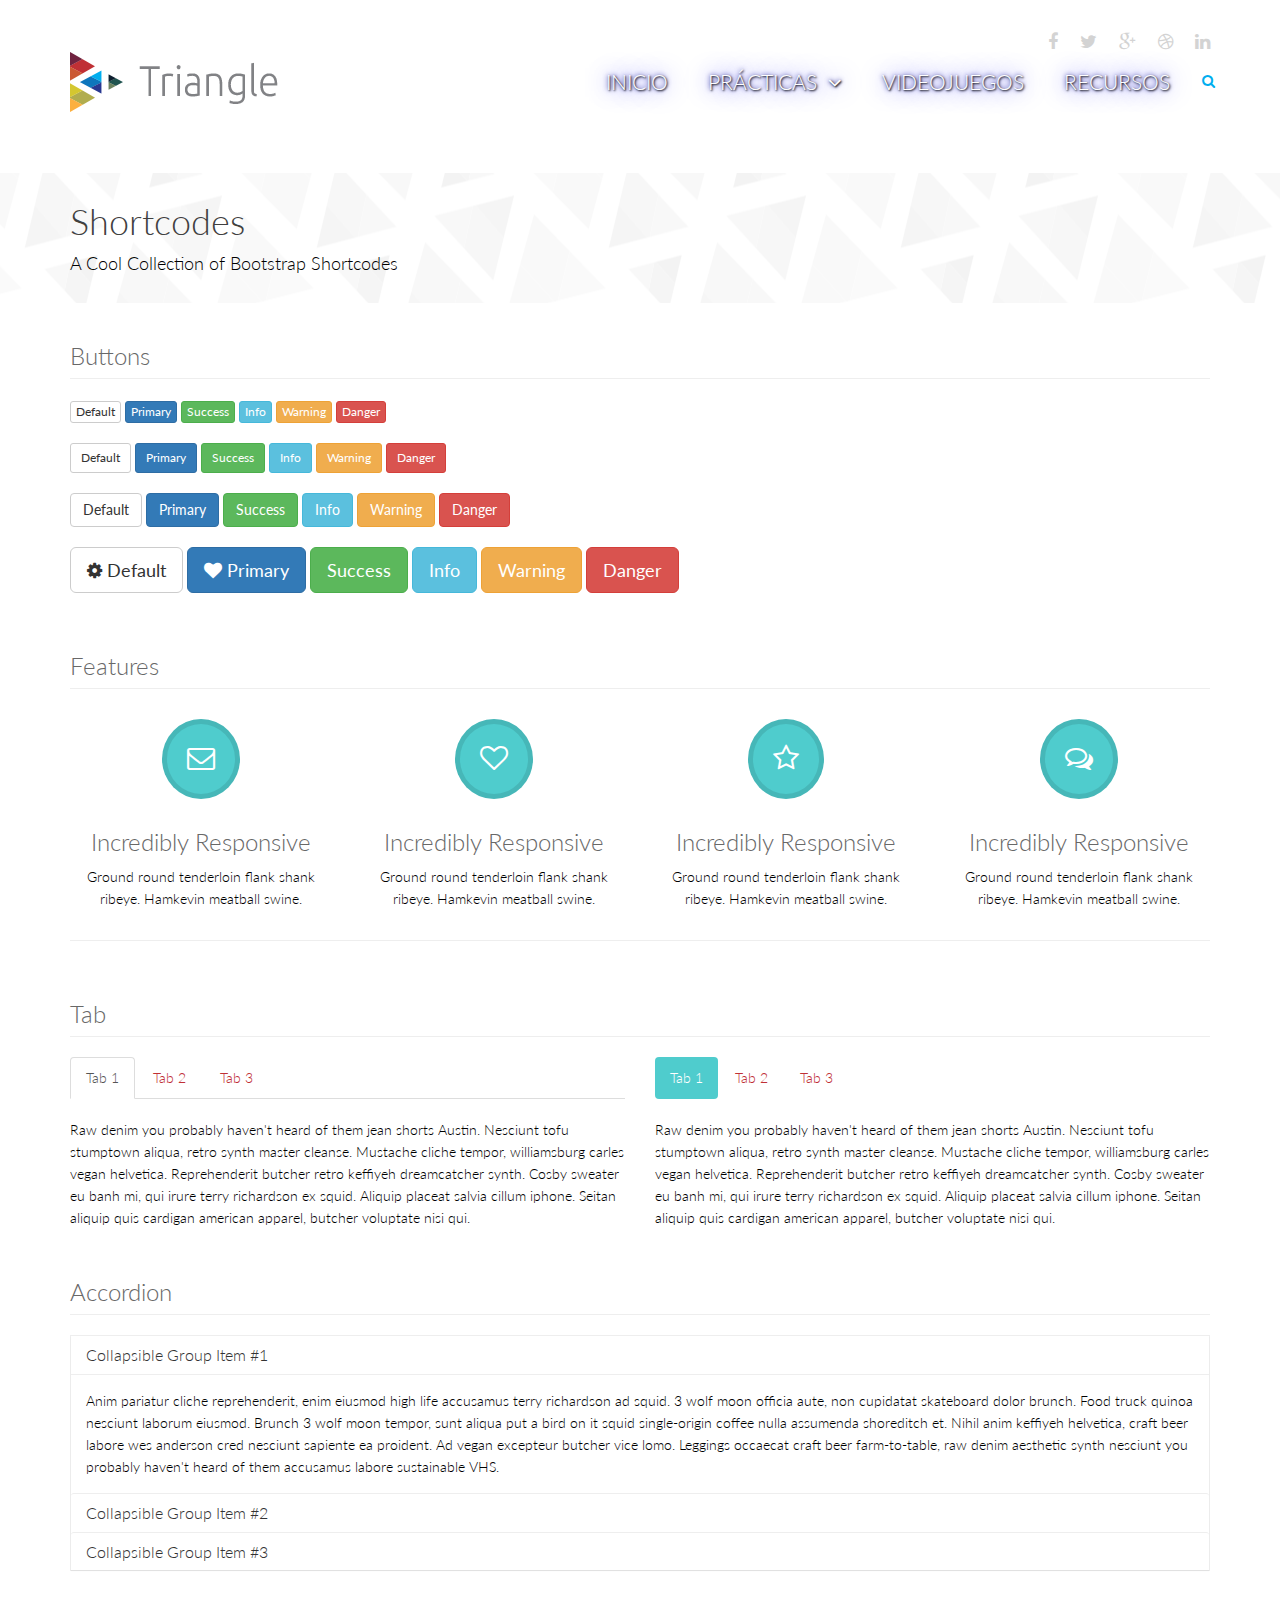
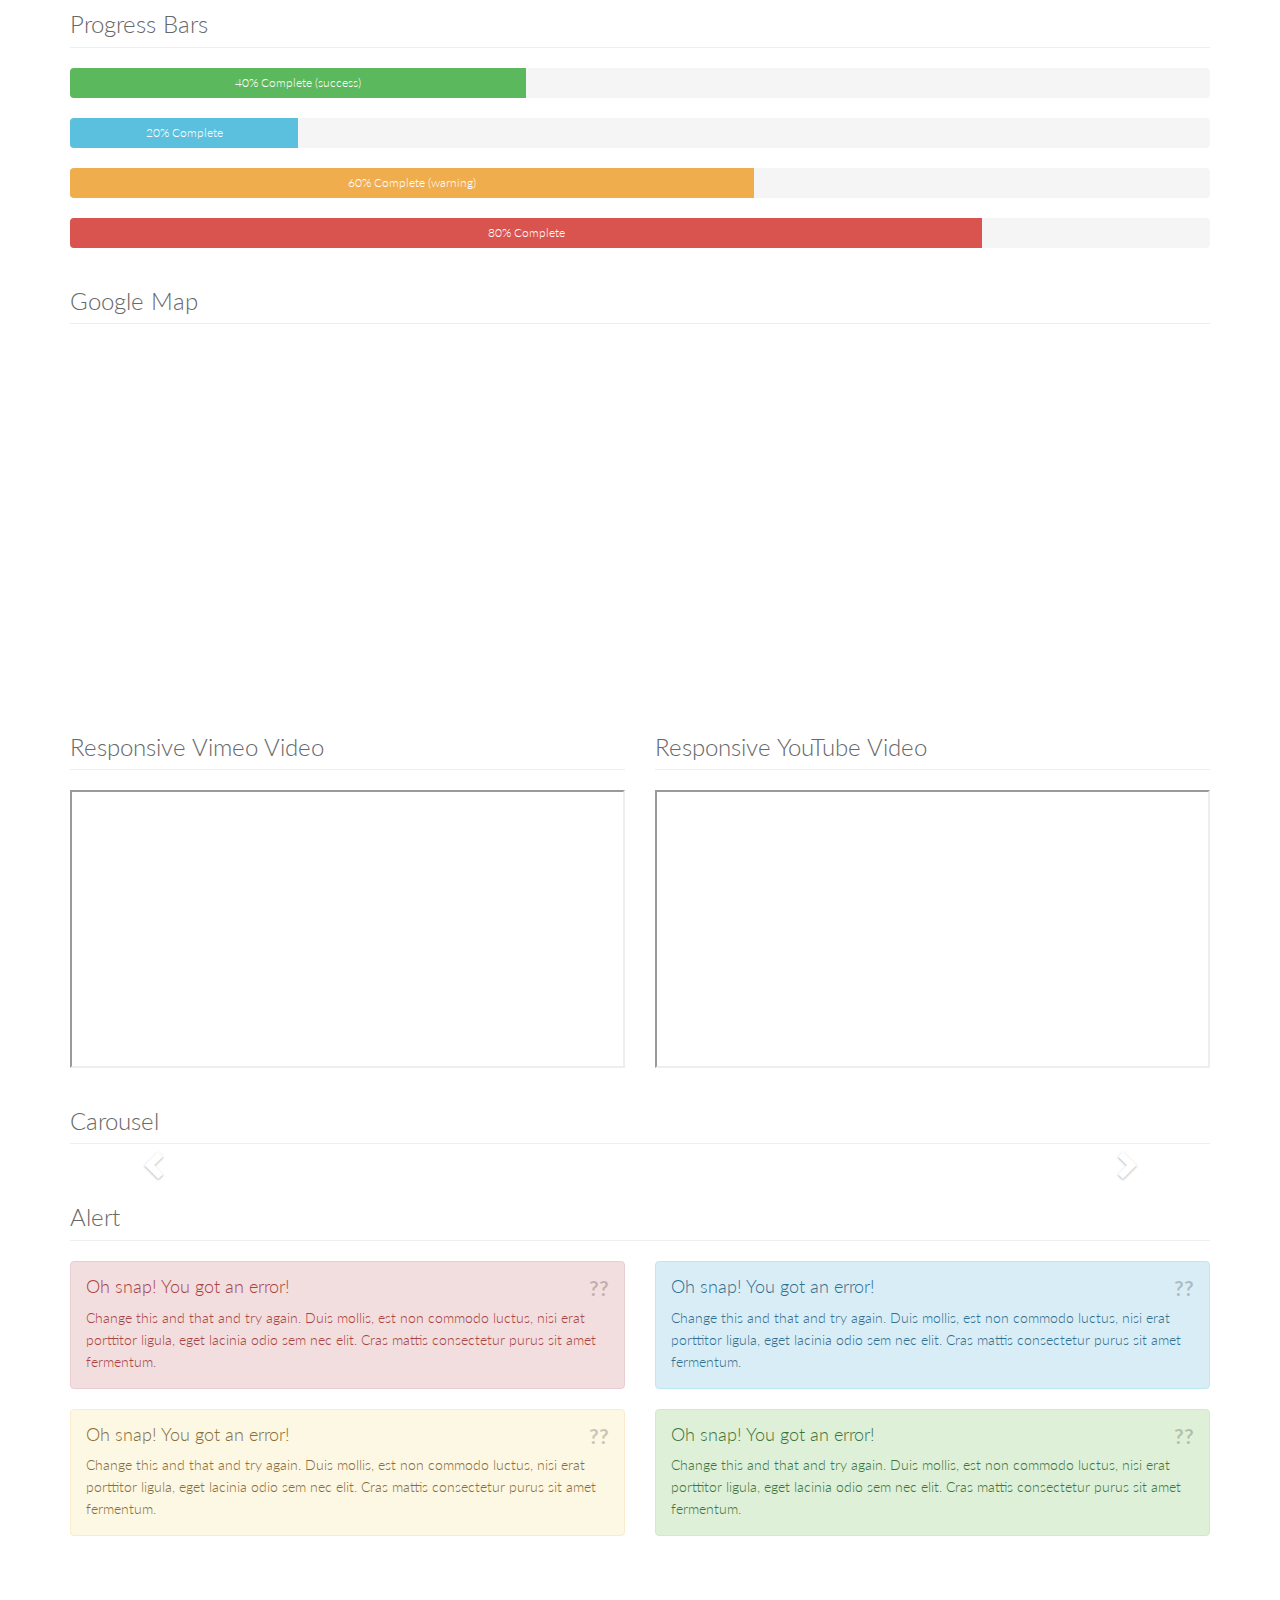
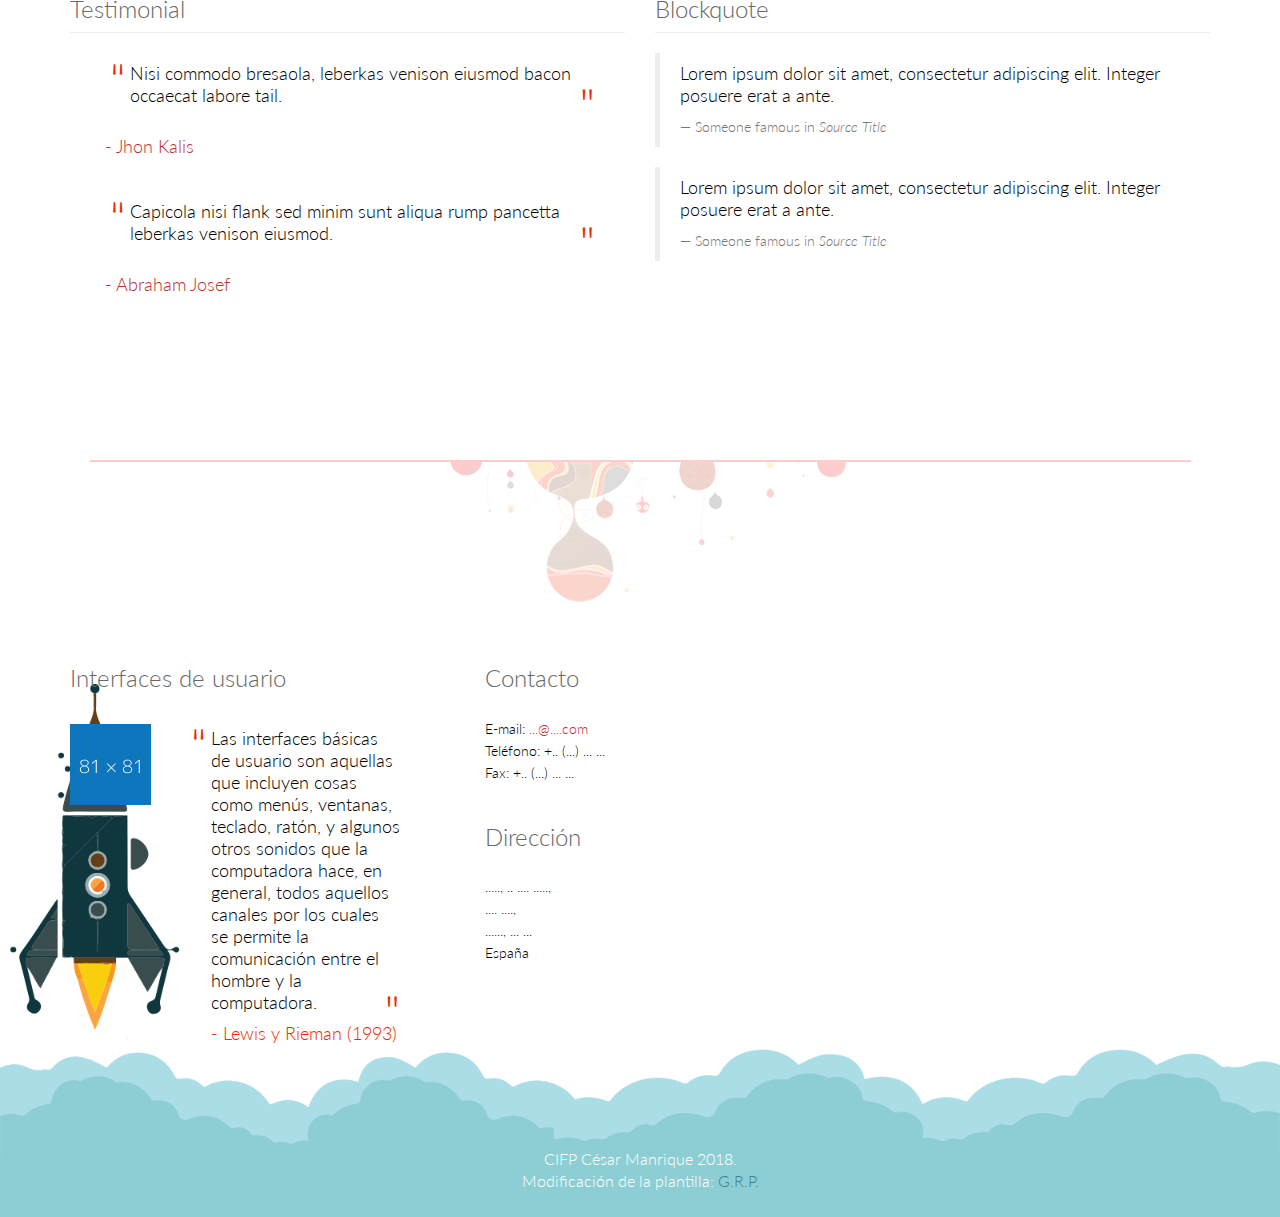
==== commit ce246197: "Add files via upload" ====
--- a/pages/cheetsheet.html
+++ b/pages/cheetsheet.html
@@ -82,12 +82,12 @@
 					<!-- Barra de navegación -->
 					<div class="collapse navbar-collapse">
 						<ul class="nav navbar-nav navbar-right">
-							<li class="active"><a href="../index.html">Inicio</a></li>
-
-							<li class="dropdown"><a href="teoria.html">Teoría <i class="fa fa-angle-down"></i></a>
+								<li class="active"><a href="../index.html"  style="color: white; text-shadow: 1px 1px 2px black, 0 0 25px blue, 0 0 5px darkblue; font-size: 150%">Inicio</a></li>
+<!--
+							<li class="dropdown"><a href="teoria.html"  style="color: white; text-shadow: 1px 1px 2px black, 0 0 25px blue, 0 0 5px darkblue; font-size: 150%">Teoría <i class="fa fa-angle-down"></i></a>
 								<ul role="menu" class="sub-menu">
 									<li><a href="tema001.html">Tema 1</a></li>
-									<!--
+									
 									<li><a href="aboutus.html">About</a></li>
 									<li><a href="aboutus2.html">About 2</a></li>
 									<li><a href="service.html">Services</a></li>
@@ -96,14 +96,14 @@
 									<li><a href="contact2.html">Contact us 2</a></li>
 									<li><a href="404.html">404 error</a></li>
 									<li><a href="coming-soon.html">Coming Soon</a></li>
-									-->
+								
 								</ul>
 							</li>
-
-							<li class="dropdown"><a href="practicas.html">Prácticas <i class="fa fa-angle-down"></i></a>
+-->
+							<li class="dropdown"><a href="practicas.html"  style="color: white; text-shadow: 1px 1px 2px black, 0 0 25px blue, 0 0 5px darkblue; font-size: 150%">Prácticas <i class="fa fa-angle-down"></i></a>
 								<ul role="menu" class="sub-menu">
 									<li><a href="ejercicio001.html">Ejercicios 1</a></li>
-
+									<li><a href="ejercicio002.html">Ejercicios 2</a></li>
 									<!--
 									<li><a href="blog.html">Blog Default</a></li>
 									<li><a href="blogtwo.html">Timeline Blog</a></li>
@@ -114,23 +114,36 @@
 									-->
 								</ul>
 							</li>
-
-							<li class="dropdown"><a href="portfolio.html">Portfolio <i class="fa fa-angle-down"></i></a>
+<!--
+							<li class="dropdown"><a href="portfolio.html" style="color: white; text-shadow: 1px 1px 2px black, 0 0 25px blue, 0 0 5px darkblue; font-size: 150%">Portfolio <i class="fa fa-angle-down"></i></a>
 								<ul role="menu" class="sub-menu">
 									<li><a href="galeria.html">Galería</a></li>
-									<li><a href="cv.html">Curriculum Vitae</a></li>
-
-									<!--
+									<li><a href="#">Curriculum Vitae</a></li>
+
+									
 									<li><a href="portfoliofour.html">Isotope 3 Columns + Right Sidebar</a></li>
 									<li><a href="portfolioone.html">3 Columns + Right Sidebar</a></li>
 									<li><a href="portfoliotwo.html">3 Columns + Left Sidebar</a></li>
 									<li><a href="portfoliothree.html">2 Columns</a></li>
 									<li><a href="portfolio-details.html">Portfolio Details</a></li>
-									-->
+									
 								</ul>
 							</li>
-
-							<li><a href="#">Templ. CheetSheet</a></li>
+-->
+								<li class="dropdown"><a href="videojuegos.html " style="color: white; text-shadow: 1px 1px 2px black, 0 0 25px blue, 0 0 5px darkblue; font-size: 150%">Videojuegos</a>
+								<ul role="menu" class="sub-menu">
+									<li><a href="videojuegosbricks.html">Bricks</a></li>
+								</ul>
+
+								</li>
+
+							<li><a href="cheetsheet.html "  style="color: white; text-shadow: 1px 1px 2px black, 0 0 25px blue, 0 0 5px darkblue; font-size: 150%">Recursos</a>
+									<ul role="menu" class="sub-menu">
+									<li><a href="html51.html">HTML5</a></li>
+									<li><a href="css3.html">CSS3</a></li>
+									<li><a href="bootstrap.html">BOOTSTRAP</a></li>
+								</ul>
+							</li>
 						</ul>
 					</div>
 
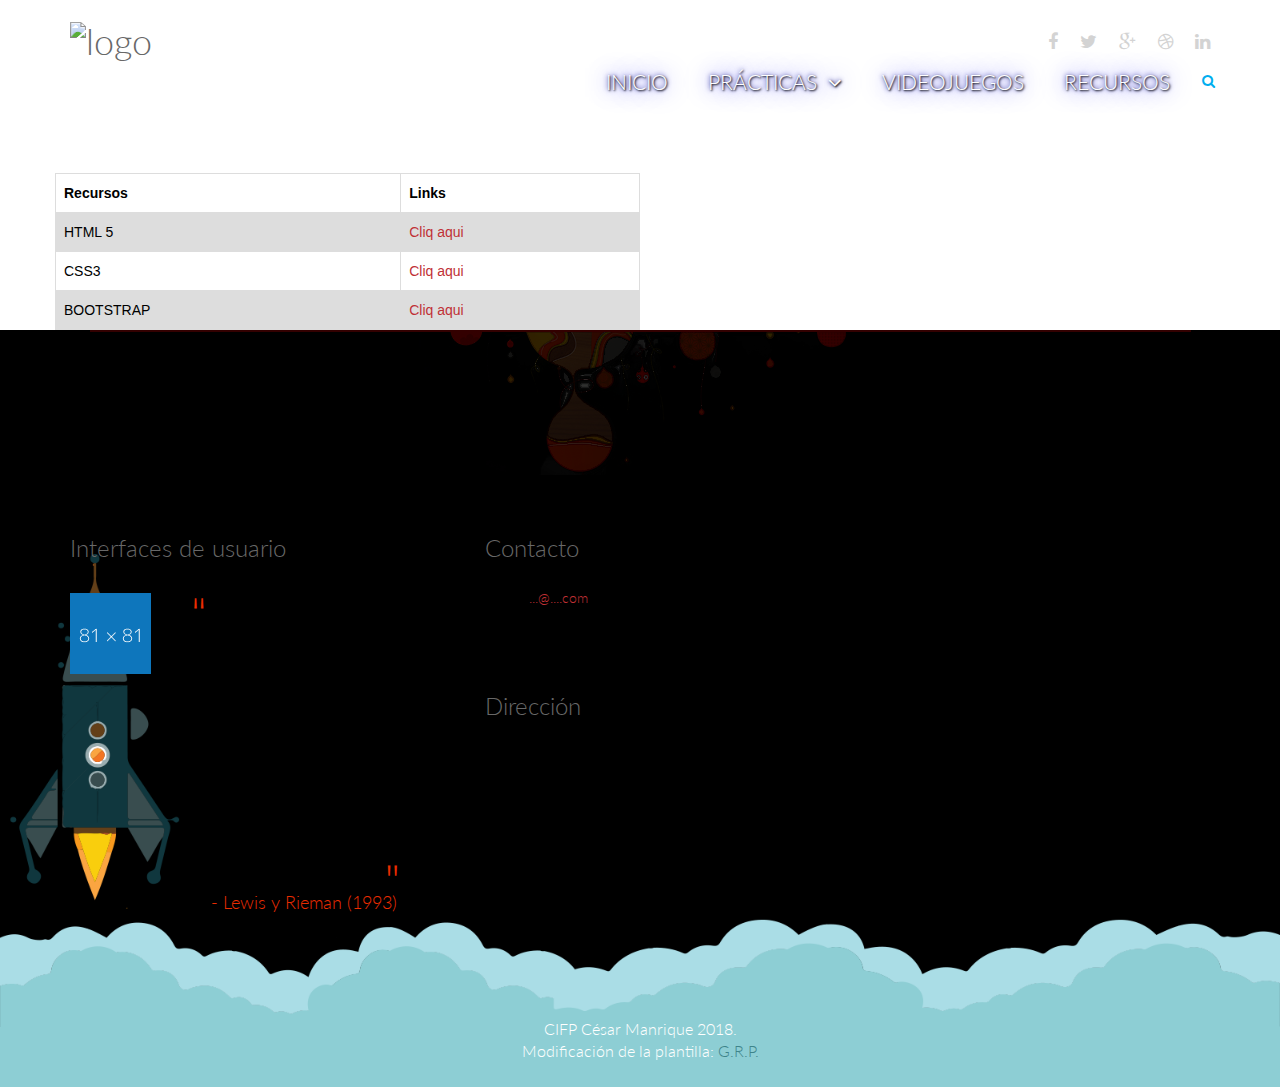
==== commit 44e132da: "Add files via upload" ====
--- a/pages/cheetsheet.html
+++ b/pages/cheetsheet.html
@@ -32,6 +32,40 @@
 		<link rel="apple-touch-icon-precomposed" sizes="72x72" href="../resources/image/ico/apple-touch-icon-72-precomposed.png">
 		<link rel="apple-touch-icon-precomposed" href="../resources/image/ico/apple-touch-icon-57-precomposed.png">
 
+		<style>
+			.glow {
+  font-size: 80px;
+  color: #fff;
+  text-align: center;
+  -webkit-animation: glow 1s ease-in-out infinite alternate;
+  -moz-animation: glow 1s ease-in-out infinite alternate;
+  animation: glow 1s ease-in-out infinite alternate;
+}
+@-webkit-keyframes glow {
+  from {
+     text-shadow: 0 0 10px #fff, 0 0 20px #fff, 0 0 30px #e60073, 0 0 40px #e60073, 0 0 50px #e60073, 0 0 60px #e60073, 0 0 70px #e60073;
+  }
+  to {
+    text-shadow: 0 0 20px #fff, 0 0 30px #ff4da6, 0 0 40px #ff4da6, 0 0 50px #ff4da6, 0 0 60px #ff4da6, 0 0 70px #ff4da6, 0 0 80px #ff4da6;
+  }
+}
+table {
+    font-family: arial, sans-serif;
+    border-collapse: collapse;
+    width: 50%;
+}
+
+td, th {
+    border: 1px solid #dddddd;
+    text-align: left;
+    padding: 8px;
+}
+
+tr:nth-child(even) {
+    background-color: #dddddd;
+}
+		</style>
+
 	</head>
 	<!-- ================================================================================================================ -->
 
@@ -43,7 +77,7 @@
 	<body>
 		<!-- ================================================================================================================ -->
 		<!-- - - - - - - - - - - - - - - - - - - - - - - - - - - - - - - - - - - - - - -->
-		<header id="header">
+		<header id="header" style="background-image: url(https://www.zdf.de/assets/doku-wissen-102~1900x200?cb=1477047902721);">
 			<div class="container">
 
 				<div class="row">
@@ -62,7 +96,7 @@
 
 			</div> <!-- div#ray-title.container -->
 			<!-- - - - - - - - - - - - - - - - - - - - - - - - - - - - - - - - - - - - -->
-			<div class="navbar navbar-inverse" role="banner">
+			<div class="navbar navbar-inverse" style="background-color: transparent;" role="banner">
 				<div class="container">
 
 					<div class="navbar-header">
@@ -75,14 +109,14 @@
 						</button>
 						<!-- Logo y enlace a la página de inicio -->
 						<a class="navbar-brand" href="../index.html">
-							<h1><img src="../resources/image/logo.png" alt="logo"></h1>
+							<h1><img src="https://vignette.wikia.nocookie.net/starwarsrebels/images/e/ea/Confederacy_of_Independent_Systems_symbol.png/revision/latest?cb=20161024162914"  style=" margin-bottom: 200px; height: 130px; margin-top: -30px;" alt="logo"></h1>
 						</a>
 					</div>
 
 					<!-- Barra de navegación -->
 					<div class="collapse navbar-collapse">
 						<ul class="nav navbar-nav navbar-right">
-								<li class="active"><a href="../index.html"  style="color: white; text-shadow: 1px 1px 2px black, 0 0 25px blue, 0 0 5px darkblue; font-size: 150%">Inicio</a></li>
+							<li class="active"><a href="../index.html"  style="color: white; text-shadow: 1px 1px 2px black, 0 0 25px blue, 0 0 5px darkblue; font-size: 150%">Inicio</a></li>
 <!--
 							<li class="dropdown"><a href="teoria.html"  style="color: white; text-shadow: 1px 1px 2px black, 0 0 25px blue, 0 0 5px darkblue; font-size: 150%">Teoría <i class="fa fa-angle-down"></i></a>
 								<ul role="menu" class="sub-menu">
@@ -130,13 +164,13 @@
 								</ul>
 							</li>
 -->
-								<li class="dropdown"><a href="videojuegos.html " style="color: white; text-shadow: 1px 1px 2px black, 0 0 25px blue, 0 0 5px darkblue; font-size: 150%">Videojuegos</a>
+							<li class="dropdown"><a href="videojuegos.html " style="color: white;; text-shadow: 1px 1px 2px black, 0 0 25px blue, 0 0 5px darkblue; font-size: 150%">Videojuegos</a>
 								<ul role="menu" class="sub-menu">
 									<li><a href="videojuegosbricks.html">Bricks</a></li>
 								</ul>
 
-								</li>
-
+							</li>
+							
 							<li><a href="cheetsheet.html "  style="color: white; text-shadow: 1px 1px 2px black, 0 0 25px blue, 0 0 5px darkblue; font-size: 150%">Recursos</a>
 									<ul role="menu" class="sub-menu">
 									<li><a href="html51.html">HTML5</a></li>
@@ -166,358 +200,41 @@
 		<!-- ================================================================================================================ -->
 
 		<!-- ================================================================================================================ -->
-		<section id="page-breadcrumb">
-			<div class="vertical-center sun">
-				<div class="container">
-					<div class="row">
-						<div class="action">
-							<div class="col-sm-12">
-								<h1 class="title">Shortcodes</h1>
-								<p>A Cool Collection of Bootstrap Shortcodes</p>
-							</div>
+		<section id="home-slider" style="height: 100%;">
+			<div class="container">
+				<div class="row">
+						<div class="slide-text">
+							<!--<a href="ejercicio001.html" class="btn btn-common">Ir al ejercicio 1</a>-->
 						</div>
+<table>
+  <tr>
+    <th>Recursos</th>
+    <th>Links</th>
+  </tr>
+  <tr>
+    <td>HTML 5</td>
+    	<td><a href="html51.html">Cliq aqui</a></td>
+  </tr>
+  <tr>
+    <td>CSS3</td>
+    	<td><a href="css3.html">Cliq aqui </a></td>
+  </tr>
+  <tr>
+    <td>BOOTSTRAP</td>
+    	<td> <a href="bootstrap.html">Cliq aqui </a></td>
+  </tr>
+  </tr>
+</table>
+
+							<!--<a href="ejercicio001.html" class="btn btn-common">Ir al ejercicio 1</a>-->
+
+
 					</div>
 				</div>
 			</div>
+			<div class="preloader"><i class="fa fa-sun-o fa-spin"></i></div>
 		</section>
-		<!--/#action-->
-
-		<section id="shortcodes">
-			<div class="container">
-				<div id="buttons-container">
-					<h2 class="page-header">Buttons</h2>
-					<div class="bs-example">
-						<button type="button" class="btn btn-xs btn-default">Default</button>
-						<button type="button" class="btn btn-xs btn-primary">Primary</button>
-						<button type="button" class="btn btn-xs btn-success">Success</button>
-						<button type="button" class="btn btn-xs btn-info">Info</button>
-						<button type="button" class="btn btn-xs btn-warning">Warning</button>
-						<button type="button" class="btn btn-xs btn-danger">Danger</button>
-					</div>
-					<div class="bs-example">
-						<button type="button" class="btn btn-sm btn-default">Default</button>
-						<button type="button" class="btn btn-sm btn-primary">Primary</button>
-						<button type="button" class="btn btn-sm btn-success">Success</button>
-						<button type="button" class="btn btn-sm btn-info">Info</button>
-						<button type="button" class="btn btn-sm btn-warning">Warning</button>
-						<button type="button" class="btn btn-sm btn-danger">Danger</button>
-					</div>
-					<div class="bs-example">
-						<button type="button" class="btn btn-default">Default</button>
-						<button type="button" class="btn btn-primary">Primary</button>
-						<button type="button" class="btn btn-success">Success</button>
-						<button type="button" class="btn btn-info">Info</button>
-						<button type="button" class="btn btn-warning">Warning</button>
-						<button type="button" class="btn btn-danger">Danger</button>
-					</div>
-					<div class="bs-example">
-						<button type="button" class="btn btn-lg btn-default"><i class="fa fa-cog"></i> Default</button>
-						<button type="button" class="btn btn-lg btn-primary"><i class="fa fa-heart"></i> Primary</button>
-						<button type="button" class="btn btn-lg btn-success">Success</button>
-						<button type="button" class="btn btn-lg btn-info">Info</button>
-						<button type="button" class="btn btn-lg btn-warning">Warning</button>
-						<button type="button" class="btn btn-lg btn-danger">Danger</button>
-					</div>
-				</div><!--/#buttons-container-->
-
-				<div id="feature-container">
-					<div class="row">
-						<div class="col-md-12">
-							<h2 class="page-header">Features</h2>
-						</div>
-						<div class="col-sm-3 wow fadeInUp" data-wow-duration="500ms" data-wow-delay="300ms">
-							<div class="feature-inner">
-								<div class="icon-wrapper">
-									<i class="fa fa-2x fa-envelope-o"></i>
-								</div>
-								<h2>Incredibly Responsive</h2>
-								<p>Ground round tenderloin flank shank ribeye. Hamkevin meatball swine.</p>
-							</div>
-						</div>
-						<div class="col-sm-3 wow fadeInUp" data-wow-duration="500ms" data-wow-delay="600ms">
-							<div class="feature-inner">
-								<div class="icon-wrapper">
-									<i class="fa fa-2x fa-heart-o"></i>
-								</div>
-								<h2>Incredibly Responsive</h2>
-								<p>Ground round tenderloin flank shank ribeye. Hamkevin meatball swine.</p>
-							</div>
-						</div>
-						<div class="col-sm-3 wow fadeInUp" data-wow-duration="500ms" data-wow-delay="900ms">
-							<div class="feature-inner">
-								<div class="icon-wrapper">
-									<i class="fa fa-2x fa-star-o"></i>
-								</div>
-								<h2>Incredibly Responsive</h2>
-								<p>Ground round tenderloin flank shank ribeye. Hamkevin meatball swine.</p>
-							</div>
-						</div>
-						<div class="col-sm-3 wow fadeInUp" data-wow-duration="500ms" data-wow-delay="1200ms">
-							<div class="feature-inner">
-								<div class="icon-wrapper">
-									<i class="fa fa-2x fa-comments-o"></i>
-								</div>
-								<h2>Incredibly Responsive</h2>
-								<p>Ground round tenderloin flank shank ribeye. Hamkevin meatball swine.</p>
-							</div>
-						</div>
-					</div>
-				</div><!--/#feature-container-->
-
-				<hr>
-
-				<div id="tab-container">
-					<div class="row">
-						<div class="col-md-12">
-							<h2 class="page-header">Tab</h2>
-						</div>
-						<div class="col-md-6">
-							<ul id="tab1" class="nav nav-tabs">
-								<li class="active"><a href="#tab1-item1" data-toggle="tab">Tab 1</a></li>
-								<li><a href="#tab1-item2" data-toggle="tab">Tab 2</a></li>
-								<li><a href="#tab1-item3" data-toggle="tab">Tab 3</a></li>
-							</ul>
-							<div class="tab-content">
-								<div class="tab-pane fade active in" id="tab1-item1">
-									<p>Raw denim you probably haven't heard of them jean shorts Austin. Nesciunt tofu stumptown aliqua, retro synth master cleanse. Mustache cliche tempor, williamsburg carles vegan helvetica. Reprehenderit butcher retro keffiyeh dreamcatcher synth. Cosby sweater eu banh mi, qui irure terry richardson ex squid. Aliquip placeat salvia cillum iphone. Seitan aliquip quis cardigan american apparel, butcher voluptate nisi qui.</p>
-								</div>
-								<div class="tab-pane fade" id="tab1-item2">
-									<p>Food truck fixie locavore, accusamus mcsweeney's marfa nulla single-origin coffee squid. Exercitation +1 labore velit, blog sartorial PBR leggings next level wes anderson artisan four loko farm-to-table craft beer twee. Qui photo booth letterpress, commodo enim craft beer mlkshk aliquip jean shorts ullamco ad vinyl cillum PBR. Homo nostrud organic, assumenda labore aesthetic magna delectus mollit. Keytar helvetica VHS salvia yr, vero magna velit sapiente labore stumptown. Vegan fanny pack odio cillum wes anderson 8-bit, sustainable jean shorts beard ut DIY ethical culpa terry richardson biodiesel. Art party scenester stumptown, tumblr butcher vero sint qui sapiente accusamus tattooed echo park.</p>
-								</div>
-								<div class="tab-pane fade" id="tab1-item3">
-									<p>Etsy mixtape wayfarers, ethical wes anderson tofu before they sold out mcsweeney's organic lomo retro fanny pack lo-fi farm-to-table readymade. Messenger bag gentrify pitchfork tattooed craft beer, iphone skateboard locavore carles etsy salvia banksy hoodie helvetica. DIY synth PBR banksy irony. Leggings gentrify squid 8-bit cred pitchfork. Williamsburg banh mi whatever gluten-free, carles pitchfork biodiesel fixie etsy retro mlkshk vice blog. Scenester cred you probably haven't heard of them, vinyl craft beer blog stumptown. Pitchfork sustainable tofu synth chambray yr.</p>
-								</div>
-							</div>
-						</div>
-
-						<div class="col-md-6">
-							<ul id="tab2" class="nav nav-pills">
-								<li class="active"><a href="#tab2-item1" data-toggle="tab">Tab 1</a></li>
-								<li><a href="#tab2-item2" data-toggle="tab">Tab 2</a></li>
-								<li><a href="#tab2-item3" data-toggle="tab">Tab 3</a></li>
-							</ul>
-							<div class="tab-content">
-								<div class="tab-pane fade active in" id="tab2-item1">
-									<p>Raw denim you probably haven't heard of them jean shorts Austin. Nesciunt tofu stumptown aliqua, retro synth master cleanse. Mustache cliche tempor, williamsburg carles vegan helvetica. Reprehenderit butcher retro keffiyeh dreamcatcher synth. Cosby sweater eu banh mi, qui irure terry richardson ex squid. Aliquip placeat salvia cillum iphone. Seitan aliquip quis cardigan american apparel, butcher voluptate nisi qui.</p>
-								</div>
-								<div class="tab-pane fade" id="tab2-item2">
-									<p>Food truck fixie locavore, accusamus mcsweeney's marfa nulla single-origin coffee squid. Exercitation +1 labore velit, blog sartorial PBR leggings next level wes anderson artisan four loko farm-to-table craft beer twee. Qui photo booth letterpress, commodo enim craft beer mlkshk aliquip jean shorts ullamco ad vinyl cillum PBR. Homo nostrud organic, assumenda labore aesthetic magna delectus mollit. Keytar helvetica VHS salvia yr, vero magna velit sapiente labore stumptown. Vegan fanny pack odio cillum wes anderson 8-bit, sustainable jean shorts beard ut DIY ethical culpa terry richardson biodiesel. Art party scenester stumptown, tumblr butcher vero sint qui sapiente accusamus tattooed echo park.</p>
-								</div>
-								<div class="tab-pane fade" id="tab2-item3">
-									<p>Etsy mixtape wayfarers, ethical wes anderson tofu before they sold out mcsweeney's organic lomo retro fanny pack lo-fi farm-to-table readymade. Messenger bag gentrify pitchfork tattooed craft beer, iphone skateboard locavore carles etsy salvia banksy hoodie helvetica. DIY synth PBR banksy irony. Leggings gentrify squid 8-bit cred pitchfork. Williamsburg banh mi whatever gluten-free, carles pitchfork biodiesel fixie etsy retro mlkshk vice blog. Scenester cred you probably haven't heard of them, vinyl craft beer blog stumptown. Pitchfork sustainable tofu synth chambray yr.</p>
-								</div>
-							</div>
-						</div>
-					</div>
-				</div><!--/#table-container-->
-
-            <div id="accordion-container">
-                <h2 class="page-header">Accordion</h2>
-                <div class="panel-group" id="accordion">
-                    <div class="panel panel-default">
-                        <div class="panel-heading">
-                            <h4 class="panel-title">
-                                <a data-toggle="collapse" data-parent="#accordion" href="#collapseOne">
-                                    Collapsible Group Item #1
-                                </a>
-                            </h4>
-                        </div>
-                        <div id="collapseOne" class="panel-collapse collapse in">
-                            <div class="panel-body">
-                                Anim pariatur cliche reprehenderit, enim eiusmod high life accusamus terry richardson ad squid. 3 wolf moon officia aute, non cupidatat skateboard dolor brunch. Food truck quinoa nesciunt laborum eiusmod. Brunch 3 wolf moon tempor, sunt aliqua put a bird on it squid single-origin coffee nulla assumenda shoreditch et. Nihil anim keffiyeh helvetica, craft beer labore wes anderson cred nesciunt sapiente ea proident. Ad vegan excepteur butcher vice lomo. Leggings occaecat craft beer farm-to-table, raw denim aesthetic synth nesciunt you probably haven't heard of them accusamus labore sustainable VHS.
-                            </div>
-                        </div>
-                    </div>
-                    <div class="panel panel-default">
-                        <div class="panel-heading">
-                            <h4 class="panel-title">
-                                <a data-toggle="collapse" data-parent="#accordion" href="#collapseTwo">
-                                    Collapsible Group Item #2
-                                </a>
-                            </h4>
-                        </div>
-                        <div id="collapseTwo" class="panel-collapse collapse">
-                            <div class="panel-body">
-                                Anim pariatur cliche reprehenderit, enim eiusmod high life accusamus terry richardson ad squid. 3 wolf moon officia aute, non cupidatat skateboard dolor brunch. Food truck quinoa nesciunt laborum eiusmod. Brunch 3 wolf moon tempor, sunt aliqua put a bird on it squid single-origin coffee nulla assumenda shoreditch et. Nihil anim keffiyeh helvetica, craft beer labore wes anderson cred nesciunt sapiente ea proident. Ad vegan excepteur butcher vice lomo. Leggings occaecat craft beer farm-to-table, raw denim aesthetic synth nesciunt you probably haven't heard of them accusamus labore sustainable VHS.
-                            </div>
-                        </div>
-                    </div>
-                    <div class="panel panel-default">
-                        <div class="panel-heading">
-                            <h4 class="panel-title">
-                                <a data-toggle="collapse" data-parent="#accordion" href="#collapseThree">
-                                    Collapsible Group Item #3
-                                </a>
-                            </h4>
-                        </div>
-                        <div id="collapseThree" class="panel-collapse collapse">
-                            <div class="panel-body">
-                                Anim pariatur cliche reprehenderit, enim eiusmod high life accusamus terry richardson ad squid. 3 wolf moon officia aute, non cupidatat skateboard dolor brunch. Food truck quinoa nesciunt laborum eiusmod. Brunch 3 wolf moon tempor, sunt aliqua put a bird on it squid single-origin coffee nulla assumenda shoreditch et. Nihil anim keffiyeh helvetica, craft beer labore wes anderson cred nesciunt sapiente ea proident. Ad vegan excepteur butcher vice lomo. Leggings occaecat craft beer farm-to-table, raw denim aesthetic synth nesciunt you probably haven't heard of them accusamus labore sustainable VHS.
-                            </div>
-                        </div>
-                    </div>
-                </div><!--/#accordion-->
-            </div><!--/#accordion-container-->
-
-            <div id="progressbar-container">
-                <h2 class="page-header">Progress Bars</h2>
-                <div class="progress">
-                    <div class="progress-bar progress-bar-success" role="progressbar" aria-valuenow="40" aria-valuemin="0" aria-valuemax="100" style="width: 40%">
-                        40% Complete (success)
-                    </div>
-                </div>
-                <div class="progress">
-                    <div class="progress-bar progress-bar-info" role="progressbar" aria-valuenow="20" aria-valuemin="0" aria-valuemax="100" style="width: 20%">
-                        20% Complete
-                    </div>
-                </div>
-                <div class="progress">
-                    <div class="progress-bar progress-bar-warning" role="progressbar" aria-valuenow="60" aria-valuemin="0" aria-valuemax="100" style="width: 60%">
-                        60% Complete (warning)
-                    </div>
-                </div>
-                <div class="progress">
-                    <div class="progress-bar progress-bar-danger" role="progressbar" aria-valuenow="80" aria-valuemin="0" aria-valuemax="100" style="width: 80%">
-                        80% Complete
-                    </div>
-                </div>
-            </div><!--/#progressbar-container-->
-
-            <div id="map-container">
-                <h2 class="page-header">Google Map</h2>
-                <div id="gmap"></div>
-            </div><!--/#map-container-->
-
-            <div id="video-container">
-                <div class="row">
-                    <div class="col-md-6">
-                        <h2 class="page-header">Responsive Vimeo Video</h2>
-                        <iframe src="https://player.vimeo.com/video/95995577"></iframe>
-                    </div>
-                    <div class="col-md-6">
-                        <h2 class="page-header">Responsive YouTube Video</h2>
-                        <iframe src="https://www.youtube.com/embed/4x-aHGCD8Pc" ></iframe>
-                    </div>
-                </div>
-            </div><!--/#video-container-->
-
-            <div id="carousel-container">
-                <h2 class="page-header">Carousel</h2>
-                <div id="carousel-example-generic" class="carousel slide" data-ride="carousel">
-                    <ol class="carousel-indicators visible-xs">
-                        <li data-target="#carousel-example-generic" data-slide-to="0" class="active"></li>
-                        <li data-target="#carousel-example-generic" data-slide-to="1"></li>
-                        <li data-target="#carousel-example-generic" data-slide-to="2"></li>
-                    </ol>
-                    <div class="carousel-inner">
-                        <div class="item active">
-                            <img src="http://placehold.it/1140x487/green" alt="">
-                            <div class="carousel-caption">
-                                <h3>First slide label</h3>
-                                <p>Praesent commodo cursus magna, vel scelerisque nisl consectetur.</p>
-                            </div>
-                        </div>
-                        <div class="item">
-                            <img src="http://placehold.it/1140x487/blue" alt="">
-                            <div class="carousel-caption">
-                                <h3>Second slide label</h3>
-                                <p>Praesent commodo cursus magna, vel scelerisque nisl consectetur.</p>
-                            </div>
-                        </div>
-                        <div class="item">
-                            <img src="http://placehold.it/1140x487/red" alt="">
-                            <div class="carousel-caption">
-                                <h3>Third slide label</h3>
-                                <p>Praesent commodo cursus magna, vel scelerisque nisl consectetur.</p>
-                            </div>
-                        </div>
-                    </div>
-                    <a class="left carousel-control hidden-xs" href="#carousel-example-generic" data-slide="prev">
-                        <span class="glyphicon glyphicon-chevron-left"></span>
-                    </a>
-                    <a class="right carousel-control hidden-xs" href="#carousel-example-generic" data-slide="next">
-                        <span class="glyphicon glyphicon-chevron-right"></span>
-                    </a>
-                </div><!--/#carousel-example-generic-->
-            </div><!--/#carousel-container-->
-
-            <div id="alert-container">
-                <div class="row">
-                    <div class="col-md-12">
-                        <h2 class="page-header">Alert</h2>
-                    </div>
-                    <div class="col-md-6">
-                        <div class="alert alert-danger fade in">
-                            <button type="button" class="close" data-dismiss="alert" aria-hidden="true">??</button>
-                            <h4>Oh snap! You got an error!</h4>
-                            <p>Change this and that and try again. Duis mollis, est non commodo luctus, nisi erat porttitor ligula, eget lacinia odio sem nec elit. Cras mattis consectetur purus sit amet fermentum.</p>
-                        </div>
-                        <div class="alert alert-warning fade in">
-                            <button type="button" class="close" data-dismiss="alert" aria-hidden="true">??</button>
-                            <h4>Oh snap! You got an error!</h4>
-                            <p>Change this and that and try again. Duis mollis, est non commodo luctus, nisi erat porttitor ligula, eget lacinia odio sem nec elit. Cras mattis consectetur purus sit amet fermentum.</p>
-                        </div>
-                    </div>
-
-                    <div class="col-md-6">
-                        <div class="alert alert-info fade in">
-                            <button type="button" class="close" data-dismiss="alert" aria-hidden="true">??</button>
-                            <h4>Oh snap! You got an error!</h4>
-                            <p>Change this and that and try again. Duis mollis, est non commodo luctus, nisi erat porttitor ligula, eget lacinia odio sem nec elit. Cras mattis consectetur purus sit amet fermentum.</p>
-                        </div>
-                        <div class="alert alert-success fade in">
-                            <button type="button" class="close" data-dismiss="alert" aria-hidden="true">??</button>
-                            <h4>Oh snap! You got an error!</h4>
-                            <p>Change this and that and try again. Duis mollis, est non commodo luctus, nisi erat porttitor ligula, eget lacinia odio sem nec elit. Cras mattis consectetur purus sit amet fermentum.</p>
-                        </div>
-                    </div>
-                </div>
-            </div><!--/#alert-container-->
-
-            <div id="testimonial-container">
-                <div class="row">
-                    <div class="col-md-6">
-                        <h2 class="page-header">Testimonial</h2>
-                        <div class="testimonial">
-                            <div class="media">
-                                <div class="pull-left">
-                                    <a href="#"><img src="images/home/profile1.png" alt=""></a>
-                                </div>
-                                <div class="media-body">
-                                    <blockquote>Nisi commodo bresaola, leberkas venison eiusmod bacon occaecat labore tail.</blockquote>
-                                    <h3><a href="#">- Jhon Kalis</a></h3>
-                                </div>
-                            </div>
-                            <div class="media">
-                                <div class="pull-left">
-                                    <a href="#"><img src="images/home/profile2.png" alt=""></a>
-                                </div>
-                                <div class="media-body">
-                                    <blockquote>Capicola nisi flank sed minim sunt aliqua rump pancetta leberkas venison eiusmod.</blockquote>
-                                    <h3><a href="">- Abraham Josef</a></h3>
-                                </div>
-                            </div>   
-                        </div>
-                    </div>
-
-                    <div class="col-md-6">
-                        <h2 class="page-header">Blockquote</h2>
-                        <blockquote>
-                            <p>Lorem ipsum dolor sit amet, consectetur adipiscing elit. Integer posuere erat a ante.</p>
-                            <footer>Someone famous in <cite title="Source Title">Source Title</cite></footer>
-                        </blockquote>
-                        <blockquote>
-                            <p>Lorem ipsum dolor sit amet, consectetur adipiscing elit. Integer posuere erat a ante.</p>
-                            <footer>Someone famous in <cite title="Source Title">Source Title</cite></footer>
-                        </blockquote>
-                    </div>
-                </div>
-            </div><!--/#testimonial-container-->
-
-            <div class="padding"></div>
-
-        </div>
-    </section>           
+		<!--/#home-slider-->
 		<!-- ================================================================================================================ -->
 
 		<!-- ================================================================================================================ -->
@@ -610,10 +327,6 @@
 		<!-- Carga "tardía" de librerías de scripts externos -->
 		<script type="text/javascript" src="../script/jquery.js"></script>
 		<script type="text/javascript" src="../script/bootstrap.min.js"></script>
-		<script type="text/javascript" src="http://maps.google.com/maps/api/js?sensor=true"></script>
-		<script type="text/javascript" src="../script/gmaps.js"></script>
-		<script type="text/javascript" src="../script/jquery.fitvids.js"></script>
-		<script type="text/javascript" src="../script/holder.js"></script>
 		<script type="text/javascript" src="../script/lightbox.min.js"></script>
 		<script type="text/javascript" src="../script/wow.min.js"></script>
 		<script type="text/javascript" src="../script/main.js"></script>
--- a/style/main.css
+++ b/style/main.css
@@ -391,6 +391,7 @@
   background-repeat: repeat-x;
   background-position: bottom;
   background-size: contain;
+  background-color: black;
 }
 
 #footer h1{
@@ -533,8 +534,9 @@
 *******Home Page******
 **************************/
 #home-slider {
-  background: url(../resources/image/home/slider-bg.png) 0 100% repeat-x;
-  position: relative;
+  background: url(http://redpillreports.com/wp-content/uploads/2015/01/HD-Panoramic-View-of-the-Andromeda-Galaxy1900x600.jpg) 0 100% repeat-x;
+  position: relative; 
+  background-repeat: no-repeat;
 }
 
 #home-slider .main-slider {
@@ -544,9 +546,10 @@
 
 #home-slider .slide-text{
   position: absolute;
-  top: 50px;
-  left: 0;
+  top: -50px;
+  left: -250px;
   width: 450px;
+  color: white;
 }
 
 .animate-in .slide-text {
@@ -557,7 +560,7 @@
 #home-slider .slider-hill {
   position: absolute;
   right: 0;
-  bottom: 0;
+  bottom: 30;
 }
 
 .animate-in .slider-hill {
@@ -567,8 +570,8 @@
 
 #home-slider .slider-house {
   position: absolute;
-  right: 110px;
-  bottom: -30px;
+  right: 0px;
+  bottom: -550px;
 }
 
 .animate-in .slider-house {
@@ -579,7 +582,7 @@
 #home-slider .slider-sun {
   position: absolute;
   right: 365px;
-  bottom: 100px;
+  bottom: -310px;
 }
 
 .animate-in .slider-sun {
@@ -590,7 +593,7 @@
 #home-slider .slider-birds1 {
   position: absolute;
   right: 470px;
-  bottom: 75px;
+  bottom: -275px;
 }
 
 .animate-in .slider-birds1 {
@@ -601,7 +604,7 @@
 #home-slider .slider-birds2 {
   position: absolute;
   right: 40px;
-  bottom: 150px;
+  bottom: -350px;
 }
 
 .animate-in .slider-birds2 {
